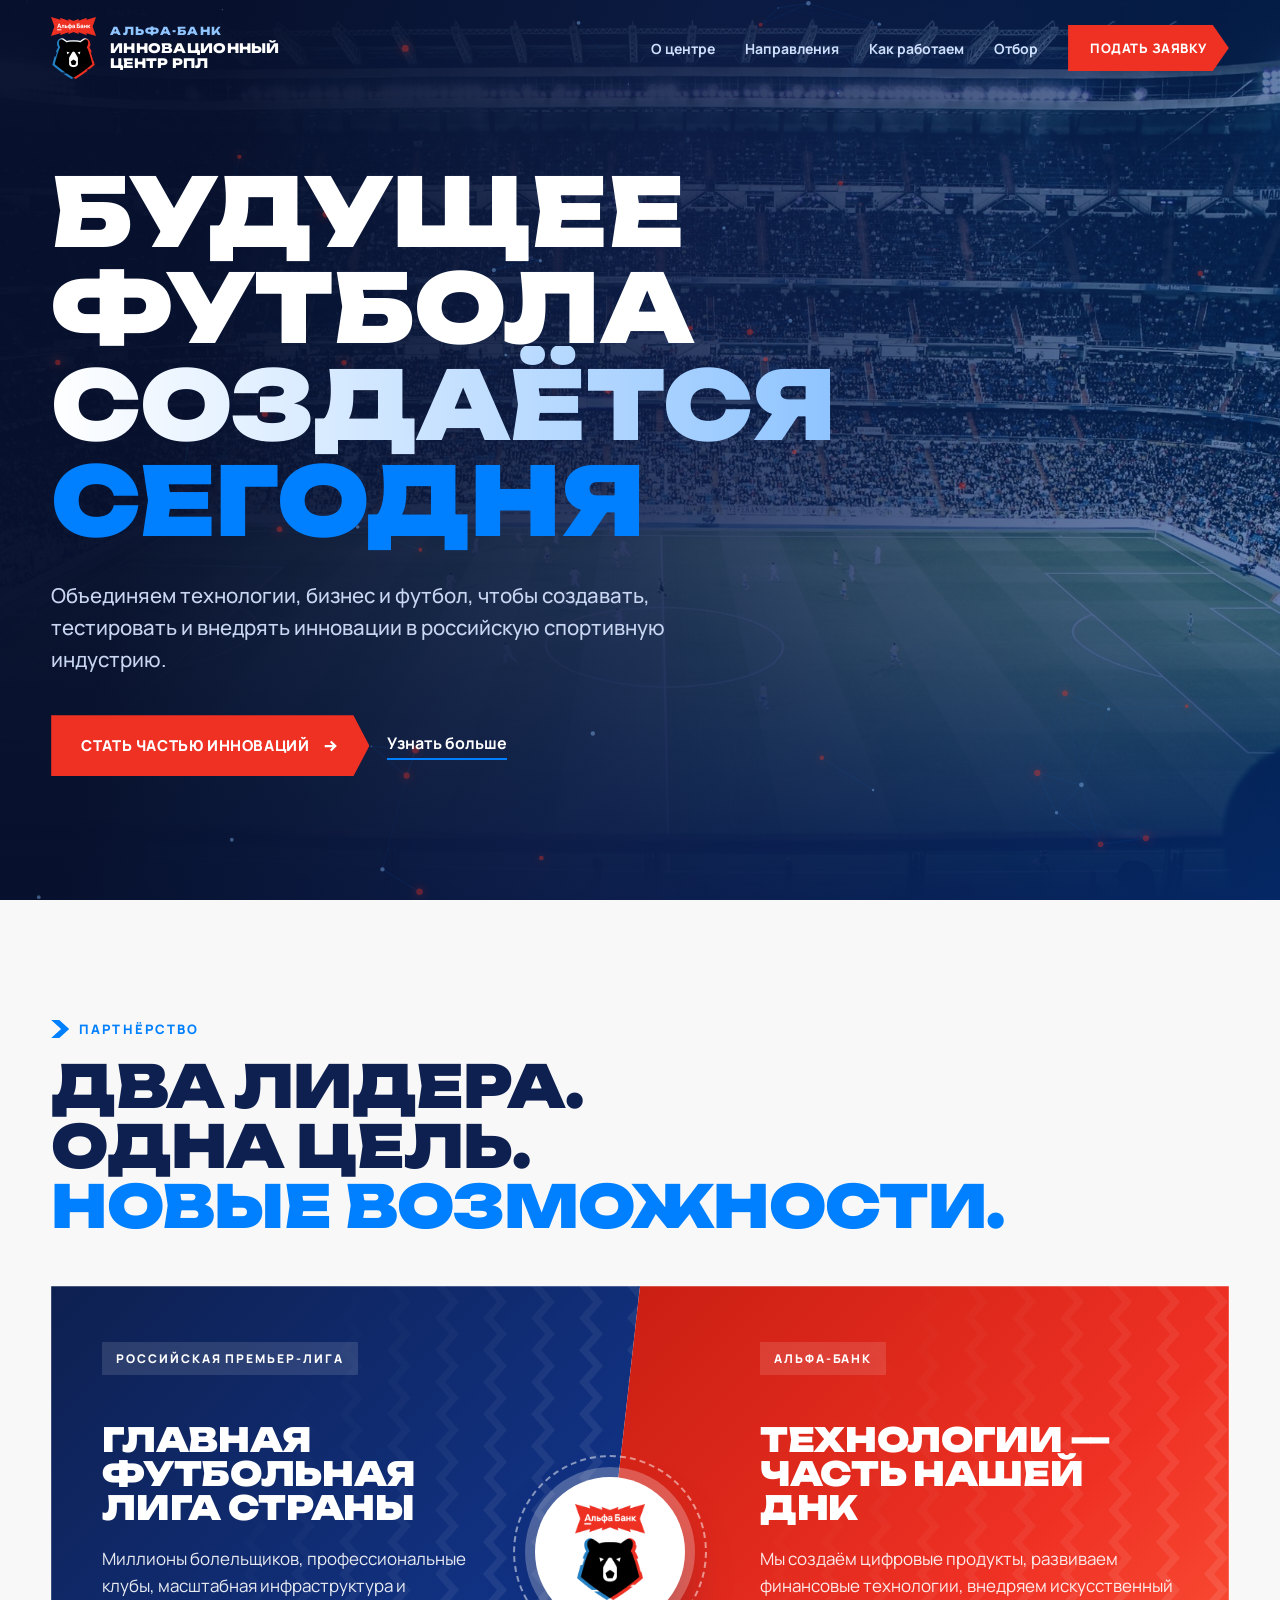
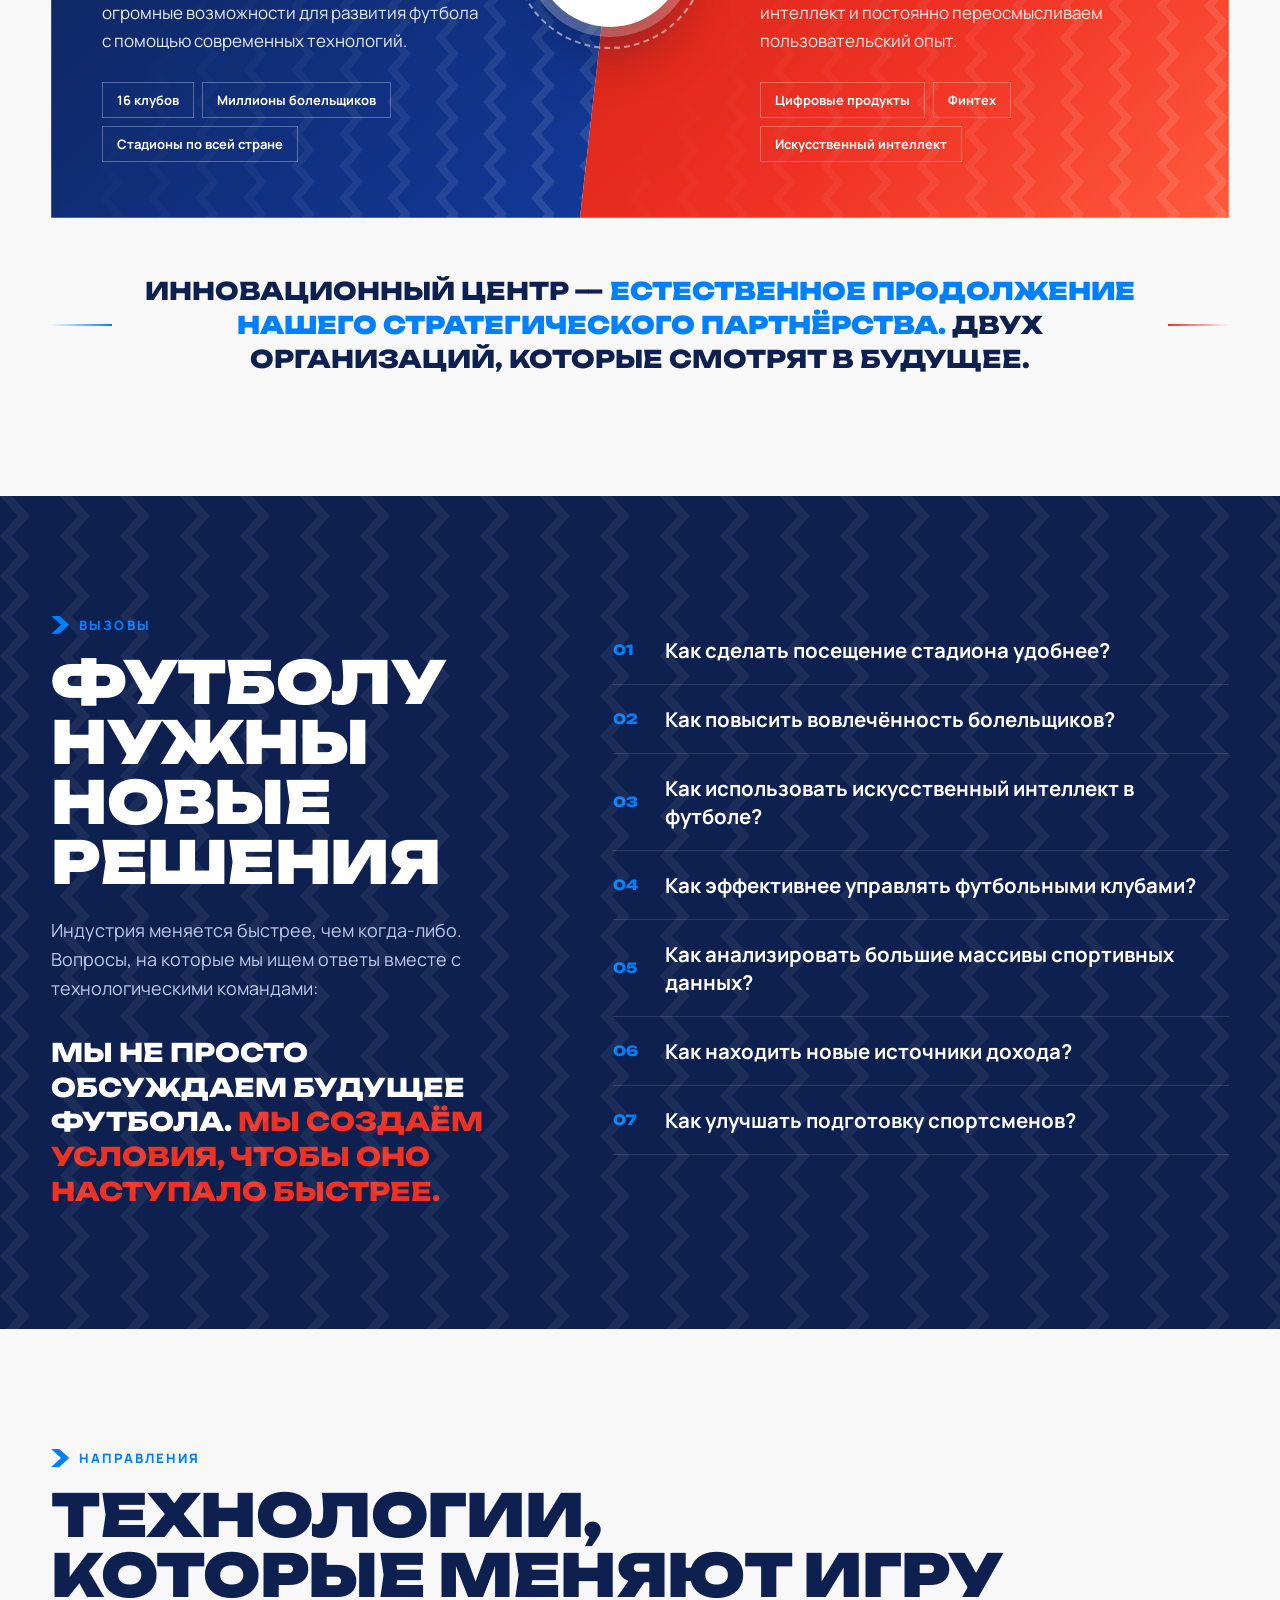
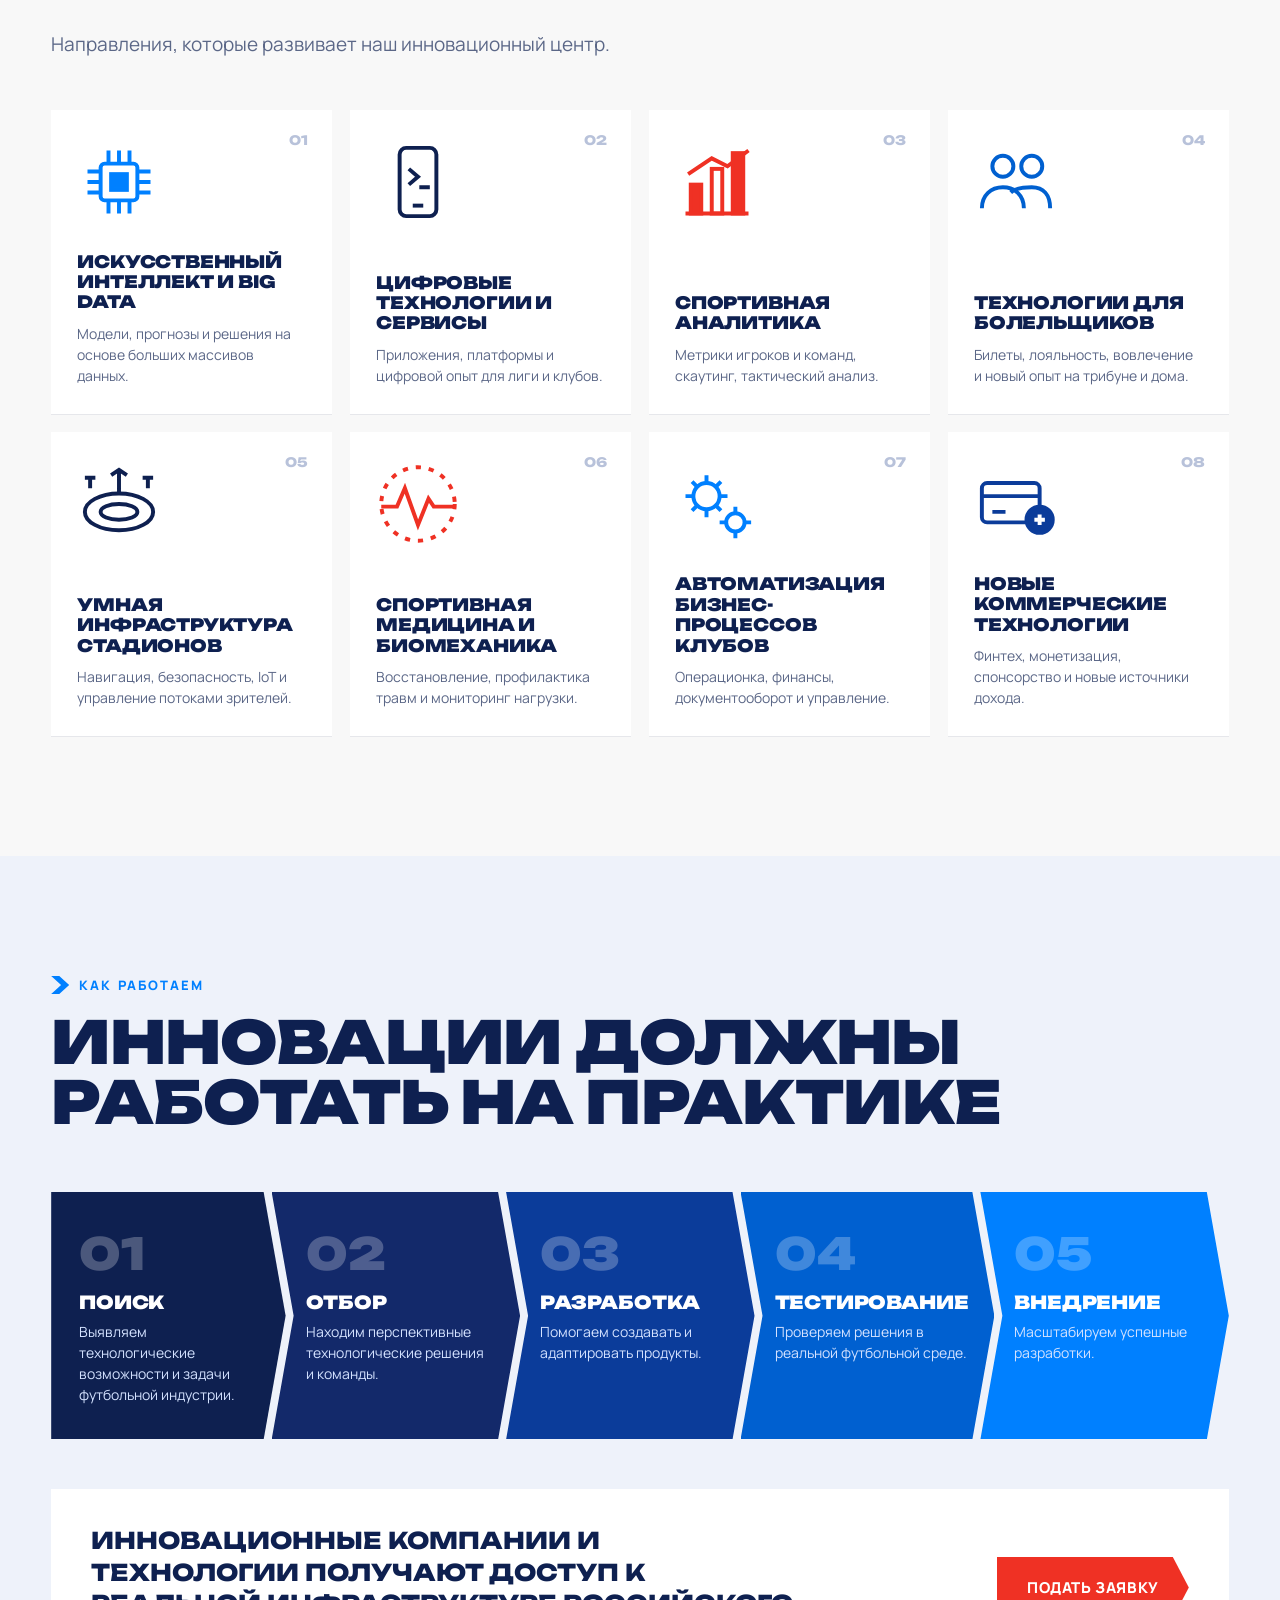
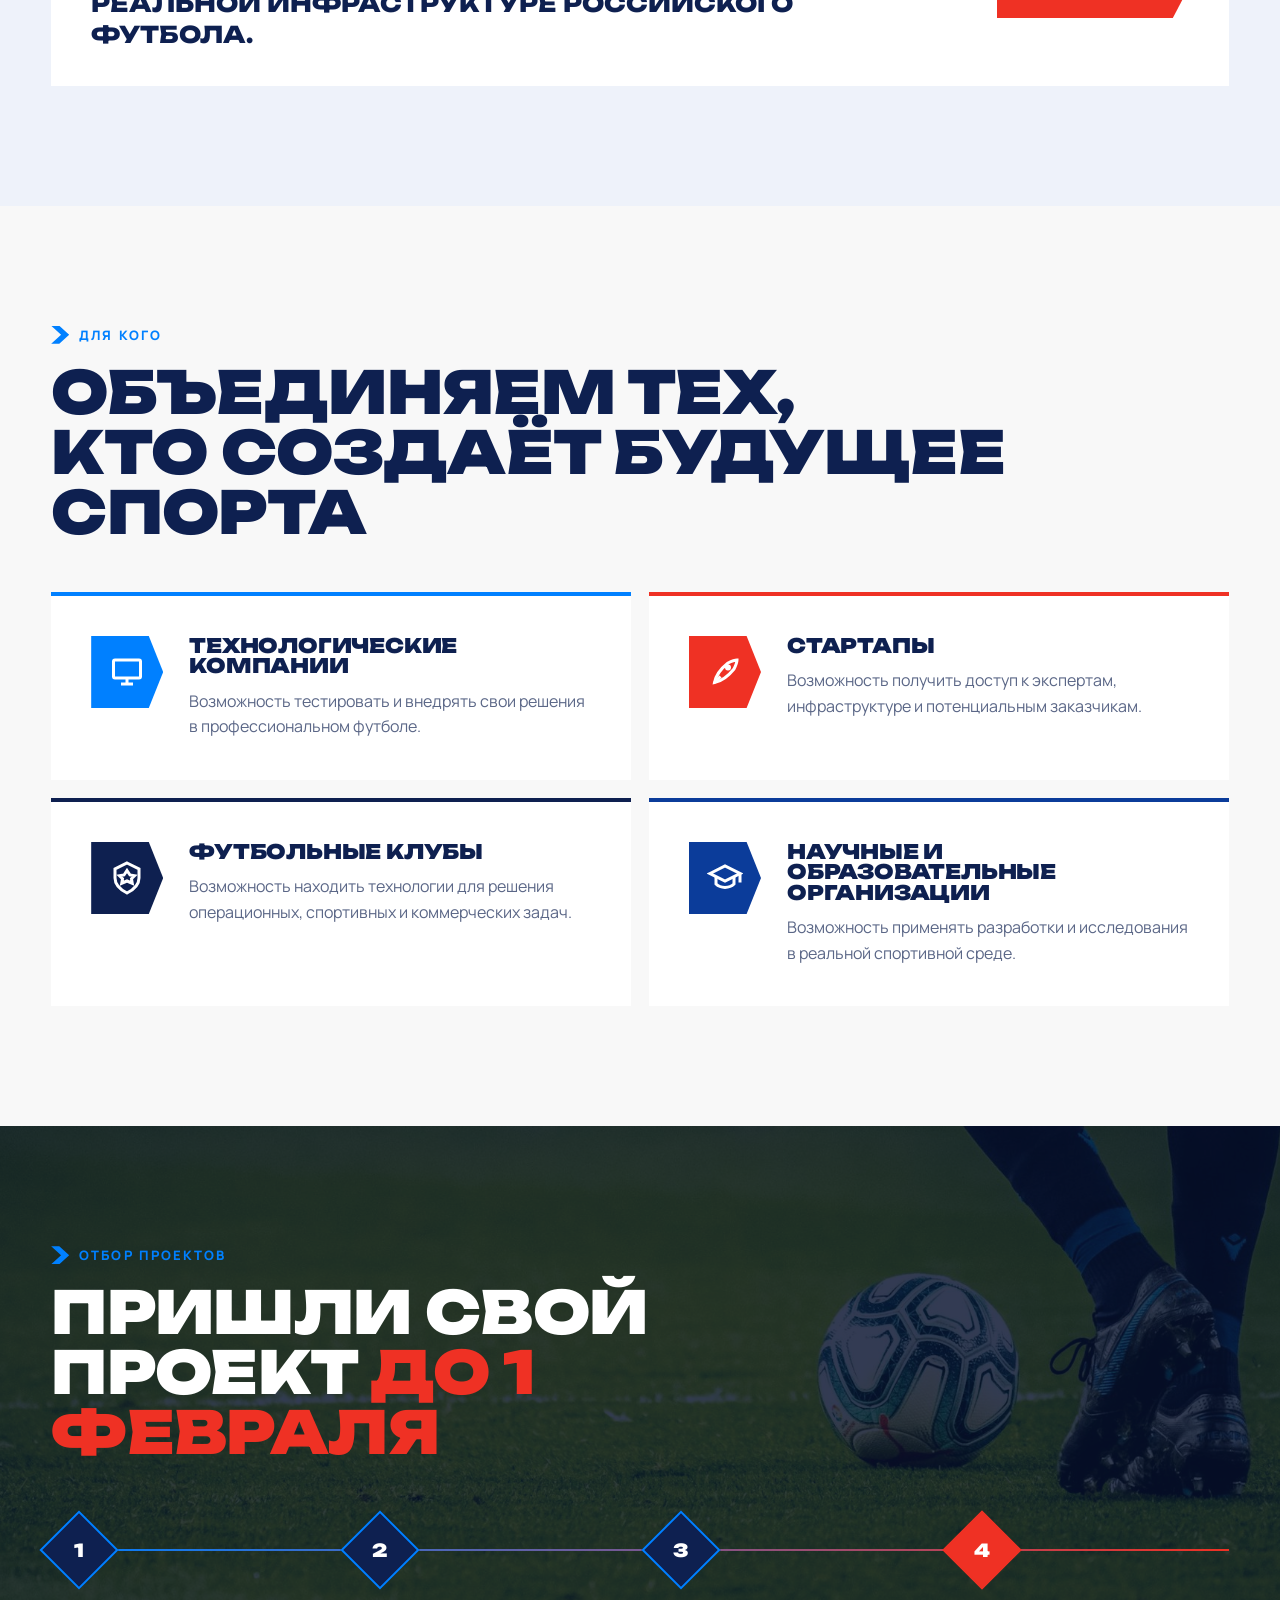
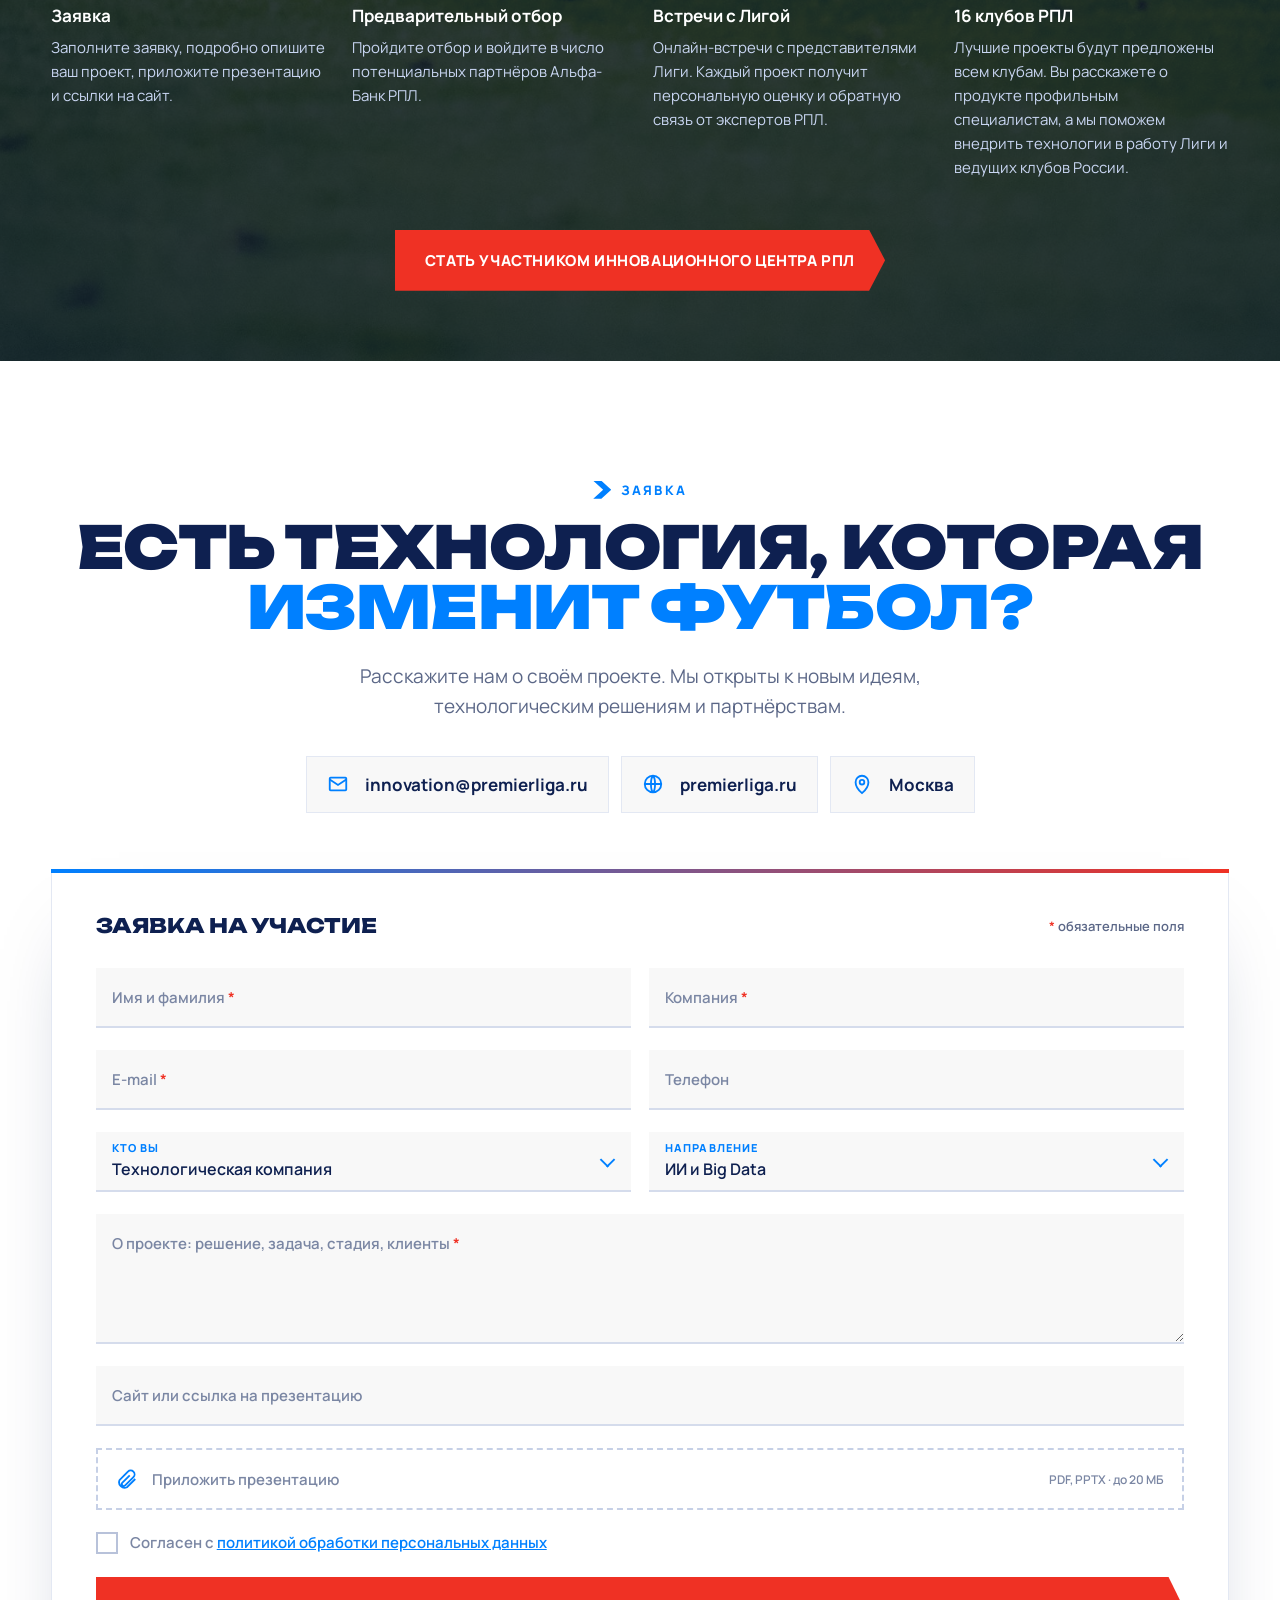
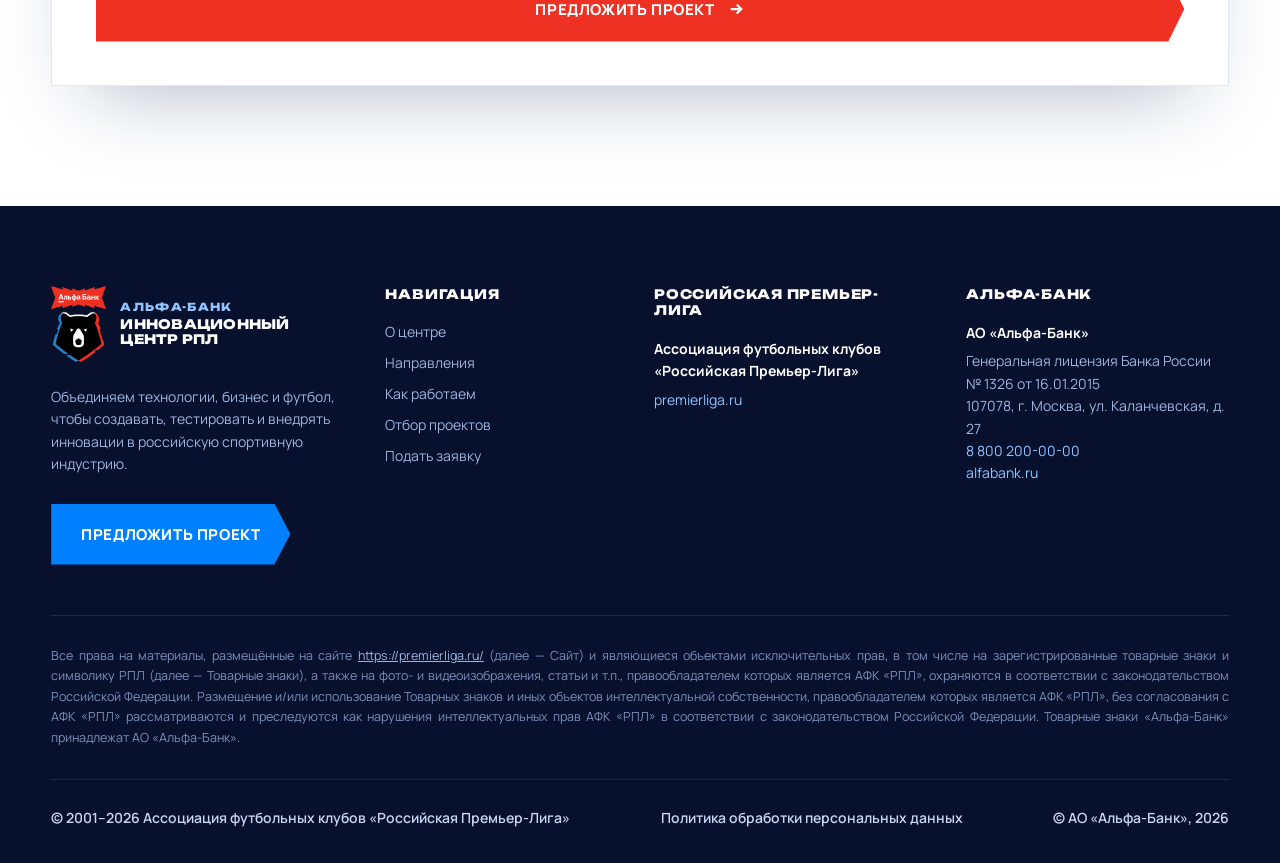
==== index.html @ e67f6c38 "Alfa-Bank × RPL Innovation Center landing Co-Authored-By: Claude Opus 5.5 <noreply@anthropic.com>" ====
<!doctype html>
<html lang="ru">
<head>
<meta charset="utf-8">
<meta name="viewport" content="width=device-width,initial-scale=1">
<title>Инновационный центр РПЛ · Альфа-Банк</title>
<meta name="description" content="Альфа-Банк Инновационный центр РПЛ. Объединяем технологии, бизнес и футбол, чтобы создавать, тестировать и внедрять инновации в российскую спортивную индустрию.">
<link rel="icon" href="img/logo.png">
<link rel="preconnect" href="https://fonts.googleapis.com"><link rel="preconnect" href="https://fonts.gstatic.com" crossorigin>
<link href="https://fonts.googleapis.com/css2?family=Unbounded:wght@600;800;900&family=Manrope:wght@400;500;600;700;800&display=swap" rel="stylesheet">
<style>
:root{--navy:#0E2050;--navy2:#0a1840;--ink:#07112e;--blue:#0080FF;--red:#EF3124;--ivory:#F8F8F8;--txt:#0E2050;--mut:#5b6787}
*{box-sizing:border-box;margin:0;padding:0}
html{scroll-behavior:smooth}
body{font-family:Manrope,system-ui,sans-serif;color:var(--txt);background:var(--ivory);overflow-x:hidden;-webkit-font-smoothing:antialiased}
a{color:inherit;text-decoration:none}
.w{max-width:none;margin:0 auto;padding:0 clamp(24px,4vw,80px)}
h1,h2,h3,.disp{font-family:Unbounded,sans-serif;font-weight:900;text-transform:uppercase;letter-spacing:-.01em;line-height:1.02}
h2{font-size:clamp(30px,4.6vw,60px);margin-bottom:24px}
.eyebrow{display:inline-flex;align-items:center;gap:10px;font-weight:800;font-size:13px;letter-spacing:.16em;text-transform:uppercase;color:var(--blue);margin-bottom:18px}
.eyebrow:before{content:"";width:18px;height:18px;background:currentColor;clip-path:polygon(0 0,45% 0,100% 50%,45% 100%,0 100%,55% 50%)}
.btn{display:inline-flex;align-items:center;gap:12px;font:800 15px Manrope;letter-spacing:.04em;text-transform:uppercase;padding:20px 30px;border:0;cursor:pointer;color:#fff;background:var(--red);clip-path:polygon(0 0,calc(100% - 16px) 0,100% 50%,calc(100% - 16px) 100%,0 100%);transition:.25s}
.btn:hover{background:#ff4434;transform:translateX(4px)}
.btn.blue{background:var(--blue)}.btn.blue:hover{background:#2a95ff}
.btn svg{width:18px;height:18px}

/* header — scrolls away */
header{position:absolute;top:0;left:0;right:0;z-index:20}
.hd{display:flex;align-items:center;justify-content:space-between;height:96px}
.brand{display:flex;align-items:center;gap:14px;color:#fff}
.brand img{height:62px}
.brand b{font:800 13px/1.15 Unbounded;text-transform:uppercase;letter-spacing:.02em}
.brand b i{display:block;font-style:normal;color:#8fc4ff;font-size:11px;letter-spacing:.12em;margin-bottom:4px}
nav{display:flex;gap:30px;align-items:center}
nav a{color:#cfe0ff;font-weight:700;font-size:14px;transition:.2s}nav a:hover{color:#fff}
nav .btn{padding:14px 22px;font-size:13px;color:#fff}
.burger{display:none;background:none;border:0;width:44px;height:44px;cursor:pointer}
.burger span{display:block;height:2px;background:#fff;margin:7px 8px}

/* hero */
.hero{position:relative;min-height:100vh;min-height:100svh;display:flex;align-items:center;color:#fff;background:var(--ink);overflow:hidden;padding:130px 0 90px}
.hero .bg{position:absolute;inset:-4%;background:url(img/stadium.jpg) center 40%/cover;filter:saturate(.6) brightness(.75);animation:kb 26s ease-in-out infinite alternate}
@keyframes kb{to{transform:scale(1.1) translate(-1.5%,-1%)}}
.hero:after{content:"";position:absolute;inset:0;background:linear-gradient(100deg,rgba(7,17,46,.97) 15%,rgba(14,32,80,.82) 50%,rgba(0,80,200,.35)),linear-gradient(0deg,var(--ink),transparent 40%)}
#net{position:absolute;inset:0;width:100%;height:100%;z-index:1;opacity:.4}
.trail{position:absolute;right:-6%;top:50%;transform:translateY(-50%);z-index:1;display:flex;opacity:.5}
.trail i{width:150px;height:480px;margin-left:-70px;clip-path:polygon(0 0,45% 0,100% 50%,45% 100%,0 100%,55% 50%);background:linear-gradient(90deg,transparent,var(--blue));animation:tr 3.2s ease-in-out infinite}
.trail i:nth-child(2){animation-delay:.15s}.trail i:nth-child(3){animation-delay:.3s}.trail i:nth-child(4){animation-delay:.45s}.trail i:nth-child(5){animation-delay:.6s;background:linear-gradient(90deg,transparent,var(--red))}
@keyframes tr{0%,100%{opacity:.25}50%{opacity:1}}
.hero .w{position:relative;z-index:2;width:100%}
.tag{display:inline-flex;gap:10px;align-items:center;border:1px solid rgba(143,196,255,.35);background:rgba(0,128,255,.12);backdrop-filter:blur(6px);padding:9px 16px;font-weight:700;font-size:13px;letter-spacing:.06em;margin-bottom:28px}
.tag .dot{width:8px;height:8px;border-radius:50%;background:var(--red);box-shadow:0 0 0 0 var(--red);animation:pu 1.8s infinite}
@keyframes pu{70%{box-shadow:0 0 0 10px transparent}}
.hero h1{font-size:clamp(38px,7.4vw,108px);max-width:1000px}
.hero h1 em{font-style:normal;color:transparent;background:linear-gradient(90deg,#fff,#8fc4ff);-webkit-background-clip:text;background-clip:text}
.hero h1 .bl{color:var(--blue)}
.hero p.lead{font-size:clamp(17px,1.6vw,21px);line-height:1.55;color:#c9d6f2;max-width:620px;margin:30px 0 40px;font-weight:500}
.hero .cta{display:flex;gap:18px;align-items:center;flex-wrap:wrap}
.ghost{color:#fff;font-weight:700;border-bottom:2px solid var(--blue);padding-bottom:4px}
.stats{display:grid;grid-template-columns:repeat(4,1fr);gap:1px;margin-top:70px;background:rgba(255,255,255,.12);max-width:900px}
.stats div{background:rgba(7,17,46,.6);backdrop-filter:blur(8px);padding:20px 22px}
.stats b{display:block;font:900 clamp(26px,3vw,40px) Unbounded;color:#fff}
.stats span{font-size:13px;color:#9fb3dc;font-weight:600}
.scroll{position:absolute;bottom:28px;left:50%;z-index:2;width:26px;height:42px;border:2px solid rgba(255,255,255,.4);border-radius:14px;transform:translateX(-50%)}
.scroll:after{content:"";position:absolute;left:50%;top:8px;width:4px;height:8px;margin-left:-2px;background:#fff;border-radius:2px;animation:sc 1.6s infinite}
@keyframes sc{to{transform:translateY(14px);opacity:0}}

section{padding:120px 0;position:relative}
.rv{opacity:0;transform:translateY(40px);transition:opacity .8s,transform .8s cubic-bezier(.2,.7,.2,1)}
.rv.in{opacity:1;transform:none}

/* leaders */
.duo{position:relative;display:grid;grid-template-columns:1fr 1fr;grid-template-rows:auto auto auto auto;gap:0;margin-top:50px}
.lead-card{position:relative;overflow:hidden;padding:56px clamp(28px,4vw,72px);display:grid;grid-row:span 4;grid-template-rows:subgrid;row-gap:0;align-content:start;color:#fff;isolation:isolate;transition:.5s}
.lead-card.rpl{background:linear-gradient(135deg,#0E2050 0%,#123a9c 100%);padding-right:150px;clip-path:polygon(0 0,100% 0,calc(100% - 60px) 100%,0 100%)}
.lead-card.alfa{background:linear-gradient(135deg,#c81d12 0%,#EF3124 60%,#ff5a3c 100%);margin-left:-60px;padding-left:180px;clip-path:polygon(60px 0,100% 0,100% 100%,0 100%)}
.lead-card:before{content:"";position:absolute;inset:0;z-index:-1;opacity:.12;background-image:url("data:image/svg+xml,%3Csvg xmlns='http://www.w3.org/2000/svg' width='48' height='32'%3E%3Cpath d='M0 0h10l14 16-14 16H0l14-16z' fill='%23fff'/%3E%3C/svg%3E");mask:linear-gradient(120deg,transparent 30%,#000);-webkit-mask:linear-gradient(120deg,transparent 30%,#000)}
.lead-card .big{position:absolute;z-index:-1;right:6%;bottom:-.18em;font:900 clamp(90px,13vw,220px)/1 Unbounded;color:transparent;-webkit-text-stroke:1.5px rgba(255,255,255,.18);transition:.6s}
.lead-card:hover .big{transform:translateY(-12px);-webkit-text-stroke-color:rgba(255,255,255,.35)}
.lead-card .lbl{display:inline-flex;align-items:center;gap:10px;align-self:flex-start;font-weight:800;font-size:12px;letter-spacing:.16em;text-transform:uppercase;padding:8px 14px;background:rgba(255,255,255,.12);justify-self:start;align-self:start}
.lead-card h3{font-size:clamp(26px,2.6vw,40px);margin:48px 0 20px;max-width:560px;align-self:end}
.lead-card p{line-height:1.6;font-size:17px;opacity:.9;max-width:520px}
.chips{display:flex;flex-wrap:wrap;gap:8px;margin-top:28px}
.chips span{font-size:13px;font-weight:700;padding:8px 14px;border:1px solid rgba(255,255,255,.3)}
.x{position:absolute;z-index:3;left:calc(50% - 30px);top:50%;transform:translate(-50%,-50%);width:150px;height:150px;border-radius:50%;background:#fff;display:grid;place-items:center;box-shadow:0 0 0 10px rgba(255,255,255,.25),0 30px 60px -20px rgba(7,17,46,.6)}
.x img{height:96px}
.x:before{content:"";position:absolute;inset:-22px;border-radius:50%;border:2px dashed rgba(255,255,255,.5);animation:spin 30s linear infinite}
@keyframes spin{to{transform:rotate(360deg)}}
.join{margin-top:56px;display:flex;gap:28px;align-items:center;justify-content:center;text-align:center}.join:before,.join:after{content:"";flex:1;height:2px;max-width:160px;background:linear-gradient(90deg,transparent,var(--blue))}.join:after{background:linear-gradient(90deg,var(--red),transparent)}
.join p{font:800 clamp(18px,1.9vw,28px)/1.4 Unbounded;text-transform:uppercase;max-width:1000px;color:var(--navy)}
.join p b{color:var(--blue);font-weight:900}
@media (max-width:860px){.duo{grid-template-columns:1fr}.lead-card.rpl,.lead-card.alfa{clip-path:none;margin:0;padding:44px 26px;min-height:0}.lead-card.alfa{padding-top:110px;grid-row:auto;display:flex;flex-direction:column}.lead-card.rpl{padding-bottom:110px;grid-row:auto;display:flex;flex-direction:column}.lead-card .lbl{align-self:flex-start}.x{width:120px;height:120px}.x img{height:76px}}

/* challenges */
.dark{background:var(--navy);color:#fff;overflow:hidden}
.dark .pat{position:absolute;inset:0;opacity:.06;background-image:url("data:image/svg+xml,%3Csvg xmlns='http://www.w3.org/2000/svg' width='60' height='40'%3E%3Cpath d='M0 0h12l18 20-18 20H0l18-20z' fill='%23fff'/%3E%3C/svg%3E")}
.q-grid{display:grid;grid-template-columns:1fr 1.25fr;gap:70px;align-items:start}
.qs{list-style:none;counter-reset:q}
.qs li{counter-increment:q;display:flex;gap:22px;align-items:center;padding:20px 0;border-bottom:1px solid rgba(255,255,255,.12);font-size:clamp(17px,1.6vw,21px);font-weight:700;transition:.3s;cursor:default}
.qs li:before{content:counter(q,decimal-leading-zero);font:800 14px Unbounded;color:var(--blue);min-width:30px}
.qs li:hover{padding-left:12px;color:#8fc4ff}
.manifest{margin-top:34px;font:800 clamp(20px,2vw,26px)/1.35 Unbounded;text-transform:uppercase}
.manifest span{color:var(--red)}
.dark p.sub{color:#b9c8ea;font-size:18px;line-height:1.6}

/* tech cards */
.cards{display:grid;grid-template-columns:repeat(4,1fr);gap:18px;margin-top:50px}
.card{position:relative;background:#fff;padding:30px 26px 28px;min-height:300px;display:flex;flex-direction:column;overflow:hidden;cursor:default;transition:transform .45s cubic-bezier(.2,.7,.2,1),box-shadow .45s;box-shadow:0 1px 0 rgba(14,32,80,.08)}
.card:before{content:"";position:absolute;inset:0;background:var(--c);transform:translateY(101%);transition:transform .5s cubic-bezier(.2,.7,.2,1)}
.card:hover{transform:translateY(-8px);box-shadow:0 30px 60px -25px rgba(14,32,80,.5)}
.card:hover:before{transform:none}
.card>*{position:relative}
.card .ic{width:84px;height:84px;margin-bottom:auto;color:var(--c);transition:.4s}
.card:hover .ic{color:#fff;transform:scale(1.08) rotate(-4deg)}
.card .n{position:absolute;top:22px;right:24px;font:800 13px Unbounded;color:#b8c2da;transition:.4s}
.card h3{font-size:17px;line-height:1.2;margin-top:28px;transition:.4s}
.card p{font-size:14px;line-height:1.5;color:var(--mut);margin-top:10px;transition:.4s}
.card:hover h3,.card:hover p,.card:hover .n{color:#fff}

/* process */
.proc{display:grid;grid-template-columns:repeat(5,1fr);gap:0;margin:60px 0 50px;counter-reset:s}
.step{position:relative;padding:34px 26px 34px 34px;background:var(--navy);color:#fff;clip-path:polygon(0 0,calc(100% - 22px) 0,100% 50%,calc(100% - 22px) 100%,0 100%,22px 50%);margin-left:-14px;min-height:230px;transition:.3s}
.step:first-child{clip-path:polygon(0 0,calc(100% - 22px) 0,100% 50%,calc(100% - 22px) 100%,0 100%);margin-left:0;padding-left:28px}
.step:nth-child(2){background:#13296a}.step:nth-child(3){background:#0b3c9a}.step:nth-child(4){background:#0060d0}.step:nth-child(5){background:var(--blue)}
.step:hover{filter:brightness(1.15)}
.step b{font:900 44px Unbounded;opacity:.25;display:block;margin-bottom:12px}
.step h3{font-size:18px;margin-bottom:10px}
.step p{font-size:14px;line-height:1.5;color:#d4e2ff}
.access{display:flex;justify-content:space-between;align-items:center;gap:30px;background:#fff;padding:36px 40px;flex-wrap:wrap}
.access p{font:800 clamp(18px,1.8vw,24px)/1.35 Unbounded;text-transform:uppercase;max-width:720px}

/* audience */
.aud{display:grid;grid-template-columns:repeat(2,1fr);gap:18px;margin-top:50px}
.au{position:relative;padding:40px;background:#fff;display:grid;grid-template-columns:72px 1fr;gap:26px;align-items:start;border-top:4px solid var(--c);transition:.35s}
.au:hover{transform:translateY(-4px);box-shadow:0 26px 50px -30px rgba(14,32,80,.45)}
.au .ic{width:72px;height:72px;background:var(--c);color:#fff;display:grid;place-items:center;clip-path:polygon(0 0,80% 0,100% 50%,80% 100%,0 100%)}
.au .ic svg{width:36px;height:36px}
.au h3{font-size:20px;margin-bottom:12px}
.au p{color:var(--mut);line-height:1.6;font-size:16px}

/* deadline */
.deadline{background:var(--ink);color:#fff;overflow:hidden;padding-bottom:70px}
.deadline .bg{position:absolute;inset:0;background:url(img/pitch.jpg) center/cover;opacity:.18}
.deadline .w{position:relative}
.dl-top{display:flex;justify-content:space-between;align-items:end;gap:40px;flex-wrap:wrap;margin-bottom:60px}
.dl-top h2{margin:0;max-width:760px}
.dl-top h2 span{color:var(--red)}
.cd{display:flex;gap:10px}
.cd div{background:rgba(255,255,255,.06);border:1px solid rgba(255,255,255,.14);padding:16px 14px;min-width:86px;text-align:center}
.cd b{display:block;font:900 36px Unbounded}
.cd span{font-size:12px;color:#9fb3dc;font-weight:700;text-transform:uppercase;letter-spacing:.08em}
.tl{display:grid;grid-template-columns:repeat(4,1fr);gap:26px;position:relative}
.tl:before{content:"";position:absolute;top:27px;left:0;right:0;height:2px;background:linear-gradient(90deg,var(--blue),var(--red))}
.tl div{position:relative}
.tl i{display:grid;place-items:center;width:56px;height:56px;background:var(--navy);border:2px solid var(--blue);font:900 18px Unbounded;font-style:normal;margin-bottom:24px;transform:rotate(45deg)}
.tl i span{transform:rotate(-45deg)}
.tl div:last-child i{border-color:var(--red);background:var(--red)}
.tl p{color:#c9d6f2;line-height:1.6;font-size:15px}
.tl p b{color:#fff;display:block;font-size:17px;margin-bottom:6px}
.dl-cta{margin-top:50px;text-align:center}

/* form */
#form{background:#fff;color:var(--navy)}
.form-wrap{position:relative;z-index:1;display:flex;flex-direction:column;align-items:center;text-align:center}
.form-wrap>.rv:first-child{display:flex;flex-direction:column;align-items:center;width:100%}
.form-wrap form{width:100%;max-width:none;margin-top:56px;text-align:left}
#form h2{color:var(--navy)}#form h2 span{color:var(--blue)}
.form-wrap .lead2{font-size:19px;line-height:1.6;color:var(--mut);margin-bottom:34px;max-width:620px}
.contacts{display:flex;flex-wrap:wrap;justify-content:center;gap:12px}
.contacts a,.contacts div{display:flex;gap:16px;align-items:center;font-weight:700;font-size:17px;padding:16px 20px;background:var(--ivory);border:1px solid #e3e8f3;transition:.25s}
.contacts a:hover{background:#eef3ff;border-color:var(--blue);transform:translateY(-3px)}
.contacts svg{width:22px;height:22px;color:var(--blue);flex:none}
form{position:relative;background:#fff;border:1px solid #e3e8f3;box-shadow:0 40px 80px -40px rgba(14,32,80,.35);padding:clamp(26px,3.4vw,48px)}
form:before{content:"";position:absolute;left:-1px;right:-1px;top:-1px;height:4px;background:linear-gradient(90deg,var(--blue),var(--red))}
.fh{display:flex;justify-content:space-between;align-items:center;margin-bottom:30px;gap:16px;flex-wrap:wrap}
.fh b{font:800 20px Unbounded;text-transform:uppercase}
.fh span{font-size:13px;color:var(--mut);font-weight:600}
.row{display:grid;grid-template-columns:1fr 1fr;gap:18px}
.fld{position:relative;margin-bottom:22px}
.fld input,.fld textarea,.sel>button{width:100%;font:600 16px Manrope;color:var(--navy);background:var(--ivory);border:0;border-bottom:2px solid #d5dcec;padding:26px 16px 10px;outline:0;border-radius:0;transition:.25s;text-align:left}
.fld textarea{min-height:130px;resize:vertical;display:block}
.fld>label{position:absolute;left:16px;top:19px;font-size:15px;font-weight:600;color:#7a86a3;pointer-events:none;transition:.2s}
.fld input:focus,.fld textarea:focus,.sel.open>button,.sel>button:focus{background:#eef3ff;border-color:var(--blue)}
.fld input:focus+label,.fld input:not(:placeholder-shown)+label,.fld textarea:focus+label,.fld textarea:not(:placeholder-shown)+label,.sel>label{top:8px;font-size:11px;font-weight:800;letter-spacing:.1em;text-transform:uppercase;color:var(--blue)}
.sel>label{position:absolute;left:16px;pointer-events:none}
.fld>label.file,.fld>label.agree{position:relative;left:auto;top:auto;pointer-events:auto;font-size:15px}
.fld .req{color:var(--red)}
.err{display:flex;align-items:center;gap:7px;font-size:13px;font-weight:700;color:var(--red);max-height:0;overflow:hidden;opacity:0;transition:.3s}
.err:before{content:"!";display:grid;place-items:center;width:16px;height:16px;flex:none;background:var(--red);color:#fff;font:900 11px Unbounded;clip-path:polygon(0 0,70% 0,100% 50%,70% 100%,0 100%)}
.fld.bad .err{max-height:40px;opacity:1;margin-top:8px}
.fld.bad input,.fld.bad textarea{border-color:var(--red);background:#fff1f0}
.fld.bad{animation:shake .4s}
@keyframes shake{25%{transform:translateX(-6px)}50%{transform:translateX(5px)}75%{transform:translateX(-3px)}}
.sel{position:relative}
.sel>button{cursor:pointer;padding-right:44px;white-space:nowrap;overflow:hidden;text-overflow:ellipsis}
.sel>button:after{content:"";position:absolute;right:18px;top:50%;width:9px;height:9px;border-right:2px solid var(--blue);border-bottom:2px solid var(--blue);transform:translateY(-70%) rotate(45deg);transition:.25s}
.sel.open>button:after{transform:translateY(-20%) rotate(-135deg)}
.sel ul{position:absolute;z-index:30;left:0;right:0;top:calc(100% + 6px);list-style:none;background:#fff;color:var(--navy);box-shadow:0 30px 60px -20px rgba(14,32,80,.45);max-height:300px;overflow:auto;opacity:0;visibility:hidden;transform:translateY(-8px);transition:.22s;border-top:3px solid var(--blue)}
.sel.open ul{opacity:1;visibility:visible;transform:none}
.sel li{padding:13px 16px 13px 40px;font-weight:700;font-size:15px;cursor:pointer;position:relative;transition:.15s}
.sel li:hover,.sel li.hl{background:#eef3ff;color:var(--blue)}
.sel li.on{color:var(--blue)}
.sel li.on:before{content:"";position:absolute;left:16px;top:50%;width:12px;height:12px;background:var(--blue);transform:translateY(-50%);clip-path:polygon(0 0,45% 0,100% 50%,45% 100%,0 100%,55% 50%)}
.file{display:flex;align-items:center;gap:14px;border:2px dashed #c6d0e6;padding:18px;cursor:pointer;font-weight:700;color:var(--mut);transition:.2s}
.file:hover,.file.has{border-color:var(--blue);color:var(--blue);background:#eef3ff}
.fld.bad .file{border-color:var(--red)}
.file svg{color:var(--blue);flex:none}
.file input{display:none}
.file small{margin-left:auto;font-size:12px;color:#7a86a3;font-weight:600;white-space:nowrap}
.agree{display:flex;gap:12px;align-items:flex-start;font-size:14px;color:var(--mut);line-height:1.5;cursor:pointer}
.fld .agree input{position:absolute;opacity:0;width:1px;height:1px;padding:0;pointer-events:none}
.agree i{width:22px;height:22px;flex:none;border:2px solid #b8c2da;display:grid;place-items:center;transition:.2s}
.agree input:checked+i{background:var(--blue);border-color:var(--blue)}
.agree input:focus-visible+i{outline:2px solid #8fc4ff;outline-offset:2px}
.agree i:after{content:"";width:6px;height:11px;border:solid #fff;border-width:0 2px 2px 0;transform:rotate(45deg) translate(-1px,-1px);opacity:0}
.agree input:checked+i:after{opacity:1}
.fld.bad .agree i{border-color:var(--red)}
form .btn{width:100%;justify-content:center;padding:22px}
form .btn[disabled]{opacity:.7;pointer-events:none}
.ok{display:none;text-align:center;padding:50px 10px}
.ok .ic{width:96px;height:96px;margin:0 auto 26px;display:grid;place-items:center;background:var(--blue);clip-path:polygon(0 0,75% 0,100% 50%,75% 100%,0 100%);animation:pop .6s cubic-bezier(.2,1.6,.4,1)}
@keyframes pop{from{transform:scale(0)}}
.ok svg{width:46px;height:46px;color:#fff}
.ok h3{font-size:26px;margin-bottom:14px}
.ok p{color:var(--mut);line-height:1.6;max-width:380px;margin:0 auto 26px}
.ok button{background:none;border:0;color:var(--blue);font:700 15px Manrope;border-bottom:2px solid var(--blue);padding-bottom:3px;cursor:pointer}
form.sent .fields{display:none}form.sent .ok{display:block}

footer{background:var(--ink);color:#9fb3dc;padding:80px 0 36px;font-size:14px}
.ft-top{display:grid;grid-template-columns:1.3fr 1fr 1.2fr 1.2fr;gap:50px;padding-bottom:50px;border-bottom:1px solid rgba(255,255,255,.1)}
.ft-top .brand img{height:76px}
.ft-top .about{margin:24px 0 28px;line-height:1.6;max-width:340px}
footer h4{font:800 13px Unbounded;text-transform:uppercase;letter-spacing:.06em;color:#fff;margin-bottom:20px}
footer ul{list-style:none;display:grid;gap:12px}
footer ul a{transition:.2s}footer ul a:hover{color:#fff}
footer .org{line-height:1.6}footer .org b{color:#fff;font-weight:700;display:block;margin-bottom:6px}
footer .org a{color:#8fc4ff}footer .org a:hover{color:#fff}
.legal{padding:30px 0;border-bottom:1px solid rgba(255,255,255,.1);font-size:12.5px;line-height:1.65;color:#7d8fb8;text-align:justify}
.legal a{text-decoration:underline;color:#9fb3dc}
.ft-bot{display:flex;justify-content:space-between;align-items:center;gap:20px 40px;flex-wrap:wrap;padding-top:28px;color:#c9d6f2;font-weight:600}
.ft-bot a:hover{color:#fff;text-decoration:underline}
@media (max-width:1080px){.ft-top{grid-template-columns:1fr 1fr}}
@media (max-width:560px){.ft-top{grid-template-columns:1fr;gap:36px}.legal{text-align:left}}

/* mobile nav */
.mnav{display:none}
@media (max-width:1080px){
  .cards{grid-template-columns:repeat(2,1fr)}
  .proc{grid-template-columns:1fr;gap:8px}
  .step,.step:first-child{clip-path:none;margin:0;min-height:0;padding:26px 28px;display:grid;grid-template-columns:70px 1fr;column-gap:10px}
  .step b{grid-row:span 2;margin:0;font-size:36px}
  .q-grid,.form-wrap{grid-template-columns:1fr;gap:40px}
  .tl{grid-template-columns:1fr 1fr;row-gap:40px}.tl:before{display:none}
}
@media (max-width:860px){
  nav{display:none}.burger{display:block}
  .mnav.open{display:flex;position:fixed;inset:0;z-index:50;background:var(--ink);flex-direction:column;justify-content:center;gap:26px;padding:30px}
  .mnav a{color:#fff;font:800 22px Unbounded;text-transform:uppercase}
  .mnav .x2{position:absolute;top:24px;right:20px;background:none;border:0;color:#fff;font-size:36px;cursor:pointer}

  .aud{grid-template-columns:1fr}
  .stats{grid-template-columns:1fr 1fr}
  .trail{opacity:.25}
}
@media (max-width:560px){
  .w{padding:0 16px}
  section{padding:80px 0}
  .hd{height:80px}.brand img{height:50px}.brand b{font-size:11px}
  .cards{grid-template-columns:1fr}.card{min-height:240px}
  .tl{grid-template-columns:1fr}
  .row{grid-template-columns:1fr}
  form{padding:28px 20px}

  .au{grid-template-columns:1fr;padding:30px 24px}
  .join{flex-direction:column;align-items:flex-start;padding:28px 24px}
  .access{padding:28px 24px}
  .cd div{min-width:0;flex:1;padding:12px 6px}.cd{width:100%}.cd b{font-size:26px}
  .hero .btn{width:100%;justify-content:center}
  .stats{margin-top:50px}
}
.card .pl{stroke:#fff}.card:hover .pl{stroke:var(--c)}
.card,.au,.step,.qs li,.tl>div,.lead-card,.stats div,.cd div{cursor:pointer}
@media (prefers-reduced-motion:reduce){*{animation:none!important;transition:none!important}.rv{opacity:1;transform:none}}
</style>
</head>
<body>

<header>
  <div class="w hd">
    <a href="#top" class="brand"><img src="img/logo.png" alt="Альфа-Банк · РПЛ"><b><i>Альфа-Банк</i>Инновационный<br>центр РПЛ</b></a>
    <nav>
      <a href="#about">О центре</a><a href="#tech">Направления</a><a href="#process">Как работаем</a><a href="#apply">Отбор</a>
      <a href="#form" class="btn">Подать заявку</a>
    </nav>
    <button class="burger" aria-label="Меню" onclick="mnav.classList.add('open')"><span></span><span></span><span></span></button>
  </div>
</header>
<div class="mnav" id="mnav" onclick="if(event.target.tagName==='A'||event.target.classList.contains('x2'))this.classList.remove('open')">
  <button class="x2" aria-label="Закрыть">×</button>
  <a href="#about">О центре</a><a href="#tech">Направления</a><a href="#process">Как работаем</a><a href="#apply">Отбор</a><a href="#form" class="btn">Подать заявку</a>
</div>

<!-- 1 HERO -->
<section class="hero" id="top">
  <div class="bg"></div>
  <canvas id="net"></canvas>
  <div class="w">
    <h1>Будущее футбола <em>создаётся</em> <span class="bl">сегодня</span></h1>
    <p class="lead">Объединяем технологии, бизнес и футбол, чтобы создавать, тестировать и внедрять инновации в российскую спортивную индустрию.</p>
    <div class="cta">
      <a href="#form" class="btn">Стать частью инноваций <svg viewBox="0 0 24 24" fill="none" stroke="currentColor" stroke-width="3"><path d="M5 12h14M13 6l6 6-6 6"/></svg></a>
      <a href="#about" class="ghost">Узнать больше</a>
    </div>
  </div>
</section>

<!-- 2 LEADERS -->
<section id="about">
  <div class="w">
    <div class="eyebrow rv">Партнёрство</div>
    <h2 class="rv">Два лидера.<br>Одна цель.<br><span style="color:var(--blue)">Новые возможности.</span></h2>
    <div class="duo rv">
      <div class="lead-card rpl">
        <div class="lbl">Российская Премьер-Лига</div>
        <h3>Главная футбольная лига страны</h3>
        <p>Миллионы болельщиков, профессиональные клубы, масштабная инфраструктура и огромные возможности для развития футбола с помощью современных технологий.</p>
        <div class="chips"><span>16 клубов</span><span>Миллионы болельщиков</span><span>Стадионы по всей стране</span></div>
      </div>
      <div class="x"><img src="img/logo.png" alt="Альфа-Банк × РПЛ"></div>
      <div class="lead-card alfa">
        <div class="lbl">Альфа-Банк</div>
        <h3>Технологии — часть нашей ДНК</h3>
        <p>Мы создаём цифровые продукты, развиваем финансовые технологии, внедряем искусственный интеллект и постоянно переосмысливаем пользовательский опыт.</p>
        <div class="chips"><span>Цифровые продукты</span><span>Финтех</span><span>Искусственный интеллект</span></div>
      </div>
    </div>
    <div class="join rv">
      <p>Инновационный центр — <b>естественное продолжение нашего стратегического партнёрства.</b> Двух организаций, которые смотрят в будущее.</p>
    </div>
  </div>
</section>

<!-- 3 CHALLENGES -->
<section class="dark">
  <div class="pat"></div>
  <div class="w q-grid">
    <div class="rv">
      <div class="eyebrow">Вызовы</div>
      <h2>Футболу нужны новые решения</h2>
      <p class="sub">Индустрия меняется быстрее, чем когда-либо. Вопросы, на которые мы ищем ответы вместе с технологическими командами:</p>
      <p class="manifest">Мы не просто обсуждаем будущее футбола. <span>Мы создаём условия, чтобы оно наступало быстрее.</span></p>
    </div>
    <ul class="qs rv">
      <li>Как сделать посещение стадиона удобнее?</li>
      <li>Как повысить вовлечённость болельщиков?</li>
      <li>Как использовать искусственный интеллект в футболе?</li>
      <li>Как эффективнее управлять футбольными клубами?</li>
      <li>Как анализировать большие массивы спортивных данных?</li>
      <li>Как находить новые источники дохода?</li>
      <li>Как улучшать подготовку спортсменов?</li>
    </ul>
  </div>
</section>

<!-- 4 TECH -->
<section id="tech">
  <div class="w">
    <div class="eyebrow rv">Направления</div>
    <h2 class="rv">Технологии,<br>которые меняют игру</h2>
    <p class="rv" style="font-size:19px;color:var(--mut);max-width:620px;line-height:1.6">Направления, которые развивает наш инновационный центр.</p>
    <div class="cards">
      <div class="card rv" style="--c:#0080FF"><span class="n">01</span>
        <svg class="ic" viewBox="0 0 64 64" fill="none" stroke="currentColor" stroke-width="3"><rect x="18" y="18" width="28" height="28" rx="3"/><rect x="26" y="26" width="12" height="12" fill="currentColor"/><path d="M24 8v10M32 8v10M40 8v10M24 46v10M32 46v10M40 46v10M8 24h10M8 32h10M8 40h10M46 24h10M46 32h10M46 40h10"/></svg>
        <h3>Искусственный интеллект и Big Data</h3><p>Модели, прогнозы и решения на основе больших массивов данных.</p></div>
      <div class="card rv" style="--c:#0E2050"><span class="n">02</span>
        <svg class="ic" viewBox="0 0 64 64" fill="none" stroke="currentColor" stroke-width="3"><rect x="18" y="6" width="28" height="52" rx="5"/><path d="M28 50h8"/><path d="M25 22l7 6-7 6M33 36h8" /></svg>
        <h3>Цифровые технологии и сервисы</h3><p>Приложения, платформы и цифровой опыт для лиги и клубов.</p></div>
      <div class="card rv" style="--c:#EF3124"><span class="n">03</span>
        <svg class="ic" viewBox="0 0 64 64" fill="none" stroke="currentColor" stroke-width="3"><path d="M8 56h48"/><rect x="12" y="34" width="8" height="22" fill="currentColor"/><rect x="28" y="22" width="8" height="34"/><rect x="44" y="10" width="8" height="46" fill="currentColor"/><path d="M10 26l18-12 12 6 16-12"/></svg>
        <h3>Спортивная аналитика</h3><p>Метрики игроков и команд, скаутинг, тактический анализ.</p></div>
      <div class="card rv" style="--c:#0060d0"><span class="n">04</span>
        <svg class="ic" viewBox="0 0 64 64" fill="none" stroke="currentColor" stroke-width="3"><circle cx="22" cy="20" r="8"/><circle cx="44" cy="20" r="8"/><path d="M6 52c0-10 7-16 16-16s16 6 16 16M28 40c3-3 9-4 16-4 9 0 14 6 14 16"/></svg>
        <h3>Технологии для болельщиков</h3><p>Билеты, лояльность, вовлечение и новый опыт на трибуне и дома.</p></div>
      <div class="card rv" style="--c:#0E2050"><span class="n">05</span>
        <svg class="ic" viewBox="0 0 64 64" fill="none" stroke="currentColor" stroke-width="3"><ellipse cx="32" cy="38" rx="26" ry="14"/><ellipse cx="32" cy="38" rx="14" ry="6"/><path d="M10 20v-8M54 20v-8M6 12h8M50 12h8M32 24V6M26 10l6-4 6 4"/></svg>
        <h3>Умная инфраструктура стадионов</h3><p>Навигация, безопасность, IoT и управление потоками зрителей.</p></div>
      <div class="card rv" style="--c:#EF3124"><span class="n">06</span>
        <svg class="ic" viewBox="0 0 64 64" fill="none" stroke="currentColor" stroke-width="3"><path d="M4 34h12l6-14 10 28 8-20 4 6h16"/><circle cx="32" cy="32" r="28" stroke-dasharray="4 6"/></svg>
        <h3>Спортивная медицина и биомеханика</h3><p>Восстановление, профилактика травм и мониторинг нагрузки.</p></div>
      <div class="card rv" style="--c:#0080FF"><span class="n">07</span>
        <svg class="ic" viewBox="0 0 64 64" fill="none" stroke="currentColor" stroke-width="3"><circle cx="24" cy="26" r="10"/><path d="M24 10v6M24 36v6M8 26h6M34 26h6M13 15l4 4M31 33l4 4M35 15l-4 4M13 37l4-4"/><circle cx="46" cy="46" r="7"/><path d="M46 34v5M46 53v5M34 46h5M53 46h5"/></svg>
        <h3>Автоматизация бизнес-процессов клубов</h3><p>Операционка, финансы, документооборот и управление.</p></div>
      <div class="card rv" style="--c:#0b3c9a"><span class="n">08</span>
        <svg class="ic" viewBox="0 0 64 64" fill="none" stroke="currentColor" stroke-width="3"><rect x="6" y="16" width="44" height="30" rx="4"/><path d="M6 26h44M14 38h10"/><circle cx="50" cy="44" r="10" fill="currentColor"/><path d="M46 44h8M50 40v8" class="pl"/></svg>
        <h3>Новые коммерческие технологии</h3><p>Финтех, монетизация, спонсорство и новые источники дохода.</p></div>
    </div>
  </div>
</section>

<!-- 5 PROCESS -->
<section id="process" style="background:#eef2fa">
  <div class="w">
    <div class="eyebrow rv">Как работаем</div>
    <h2 class="rv">Инновации должны<br>работать на практике</h2>
    <div class="proc rv">
      <div class="step"><b>01</b><h3>Поиск</h3><p>Выявляем технологические возможности и задачи футбольной индустрии.</p></div>
      <div class="step"><b>02</b><h3>Отбор</h3><p>Находим перспективные технологические решения и команды.</p></div>
      <div class="step"><b>03</b><h3>Разработка</h3><p>Помогаем создавать и адаптировать продукты.</p></div>
      <div class="step"><b>04</b><h3>Тестирование</h3><p>Проверяем решения в реальной футбольной среде.</p></div>
      <div class="step"><b>05</b><h3>Внедрение</h3><p>Масштабируем успешные разработки.</p></div>
    </div>
    <div class="access rv">
      <p>Инновационные компании и технологии получают доступ к реальной инфраструктуре российского футбола.</p>
      <a href="#form" class="btn">Подать заявку</a>
    </div>
  </div>
</section>

<!-- 6 AUDIENCE -->
<section>
  <div class="w">
    <div class="eyebrow rv">Для кого</div>
    <h2 class="rv">Объединяем тех,<br>кто создаёт будущее спорта</h2>
    <div class="aud">
      <div class="au rv" style="--c:#0080FF"><div class="ic"><svg viewBox="0 0 24 24" fill="none" stroke="currentColor" stroke-width="2"><rect x="3" y="4" width="18" height="12" rx="1"/><path d="M8 20h8M12 16v4"/></svg></div><div><h3>Технологические компании</h3><p>Возможность тестировать и внедрять свои решения в профессиональном футболе.</p></div></div>
      <div class="au rv" style="--c:#EF3124"><div class="ic"><svg viewBox="0 0 24 24" fill="none" stroke="currentColor" stroke-width="2"><path d="M5 19c1-5 4-9 9-13 2-1 5-2 6-2 0 1-1 4-2 6-4 5-8 8-13 9z"/><path d="M9 15l-4 4M14 10a1 1 0 100-2 1 1 0 000 2z"/></svg></div><div><h3>Стартапы</h3><p>Возможность получить доступ к экспертам, инфраструктуре и потенциальным заказчикам.</p></div></div>
      <div class="au rv" style="--c:#0E2050"><div class="ic"><svg viewBox="0 0 24 24" fill="none" stroke="currentColor" stroke-width="2"><path d="M12 2l8 4v6c0 5-4 8-8 10-4-2-8-5-8-10V6z"/><path d="M12 7l2 3 3 .5-2 2 .5 3-3.5-1.5L8.5 15.5l.5-3-2-2L10 10z"/></svg></div><div><h3>Футбольные клубы</h3><p>Возможность находить технологии для решения операционных, спортивных и коммерческих задач.</p></div></div>
      <div class="au rv" style="--c:#0b3c9a"><div class="ic"><svg viewBox="0 0 24 24" fill="none" stroke="currentColor" stroke-width="2"><path d="M2 9l10-5 10 5-10 5z"/><path d="M6 11v5c3 3 9 3 12 0v-5M22 9v6"/></svg></div><div><h3>Научные и образовательные организации</h3><p>Возможность применять разработки и исследования в реальной спортивной среде.</p></div></div>
    </div>
  </div>
</section>

<!-- 7 DEADLINE -->
<section class="deadline" id="apply">
  <div class="bg"></div>
  <div class="w">
    <div class="dl-top">
      <div class="rv"><div class="eyebrow">Отбор проектов</div><h2>Пришли свой проект <span>до 1 февраля</span></h2></div>
    </div>
    <div class="tl rv">
      <div><i><span>1</span></i><p><b>Заявка</b>Заполните заявку, подробно опишите ваш проект, приложите презентацию и ссылки на сайт.</p></div>
      <div><i><span>2</span></i><p><b>Предварительный отбор</b>Пройдите отбор и войдите в число потенциальных партнёров Альфа-Банк РПЛ.</p></div>
      <div><i><span>3</span></i><p><b>Встречи с Лигой</b>Онлайн-встречи с представителями Лиги. Каждый проект получит персональную оценку и обратную связь от экспертов РПЛ.</p></div>
      <div><i><span>4</span></i><p><b>16 клубов РПЛ</b>Лучшие проекты будут предложены всем клубам. Вы расскажете о продукте профильным специалистам, а мы поможем внедрить технологии в работу Лиги и ведущих клубов России.</p></div>
    </div>
    <div class="dl-cta rv"><a href="#form" class="btn">Стать участником инновационного центра РПЛ</a></div>
  </div>
</section>

<!-- 8 FORM -->
<section id="form">
  <div class="w form-wrap">
    <div class="rv">
      <div class="eyebrow">Заявка</div>
      <h2>Есть технология, которая <span>изменит футбол?</span></h2>
      <p class="lead2">Расскажите нам о своём проекте. Мы открыты к новым идеям, технологическим решениям и партнёрствам.</p>
      <div class="contacts">
        <a href="mailto:innovation@premierliga.ru"><svg viewBox="0 0 24 24" fill="none" stroke="currentColor" stroke-width="2"><rect x="3" y="5" width="18" height="14" rx="1"/><path d="M3 7l9 6 9-6"/></svg>innovation@premierliga.ru</a>
        <a href="https://premierliga.ru" target="_blank" rel="noopener"><svg viewBox="0 0 24 24" fill="none" stroke="currentColor" stroke-width="2"><circle cx="12" cy="12" r="9"/><path d="M3 12h18M12 3c3 3 3 15 0 18M12 3c-3 3-3 15 0 18"/></svg>premierliga.ru</a>
        <div><svg viewBox="0 0 24 24" fill="none" stroke="currentColor" stroke-width="2"><path d="M12 22s7-6 7-12a7 7 0 10-14 0c0 6 7 12 7 12z"/><circle cx="12" cy="10" r="2.5"/></svg>Москва</div>
      </div>
    </div>
    <form id="f" class="rv" novalidate>
      <div class="fields">
        <div class="fh"><b>Заявка на участие</b><span><i style="color:var(--red);font-style:normal">*</i> обязательные поля</span></div>
        <div class="row">
          <div class="fld" data-v="req"><input id="i-name" name="name" placeholder=" " autocomplete="name"><label for="i-name">Имя и фамилия <span class="req">*</span></label><div class="err">Укажите, как к вам обращаться</div></div>
          <div class="fld" data-v="req"><input id="i-co" name="company" placeholder=" " autocomplete="organization"><label for="i-co">Компания <span class="req">*</span></label><div class="err">Укажите название компании</div></div>
        </div>
        <div class="row">
          <div class="fld" data-v="email"><input id="i-mail" name="email" placeholder=" " inputmode="email" autocomplete="email"><label for="i-mail">E-mail <span class="req">*</span></label><div class="err">Введите корректный e-mail, например name@company.ru</div></div>
          <div class="fld" data-v="phone"><input id="i-tel" name="phone" placeholder=" " inputmode="tel" autocomplete="tel"><label for="i-tel">Телефон</label><div class="err">Проверьте номер: +7 и 10 цифр</div></div>
        </div>
        <div class="row">
          <div class="fld"><div class="sel" data-name="type"><button type="button" aria-haspopup="listbox"></button><label>Кто вы</label><ul role="listbox"><li>Технологическая компания</li><li>Стартап</li><li>Футбольный клуб</li><li>Научная / образовательная организация</li><li>Другое</li></ul></div></div>
          <div class="fld"><div class="sel" data-name="area"><button type="button" aria-haspopup="listbox"></button><label>Направление</label><ul role="listbox"><li>ИИ и Big Data</li><li>Цифровые сервисы</li><li>Спортивная аналитика</li><li>Технологии для болельщиков</li><li>Умные стадионы</li><li>Медицина и биомеханика</li><li>Автоматизация клубов</li><li>Коммерческие технологии</li></ul></div></div>
        </div>
        <div class="fld" data-v="about"><textarea id="i-about" name="about" placeholder=" "></textarea><label for="i-about">О проекте: решение, задача, стадия, клиенты <span class="req">*</span></label><div class="err">Опишите проект хотя бы в паре предложений (от 30 символов)</div></div>
        <div class="fld" data-v="url"><input id="i-link" name="link" placeholder=" " inputmode="url"><label for="i-link">Сайт или ссылка на презентацию</label><div class="err">Ссылка должна начинаться с http:// или https://</div></div>
        <div class="fld" data-v="file"><label class="file" id="fl"><input type="file" name="deck" accept=".pdf,.ppt,.pptx,.key"><svg width="22" height="22" viewBox="0 0 24 24" fill="none" stroke="currentColor" stroke-width="2"><path d="M21 12l-9 9a6 6 0 01-8-8l9-9a4 4 0 016 6l-9 9a2 2 0 01-3-3l8-8"/></svg><em style="font-style:normal" id="fn">Приложить презентацию</em><small>PDF, PPTX · до 20 МБ</small></label><div class="err">Файл должен быть PDF, PPT, PPTX или KEY и не больше 20 МБ</div></div>
        <div class="fld" data-v="agree"><label class="agree"><input type="checkbox" name="agree"><i></i><span>Согласен с <a href="https://premierliga.ru/resources/53/52/280322_privacy_policy_RPL_IT.pdf" target="_blank" rel="noopener" style="color:var(--blue);text-decoration:underline">политикой обработки персональных данных</a></span></label><div class="err">Нужно ваше согласие, чтобы мы могли связаться с вами</div></div>
        <button class="btn" type="submit">Предложить проект <svg viewBox="0 0 24 24" fill="none" stroke="currentColor" stroke-width="3"><path d="M5 12h14M13 6l6 6-6 6"/></svg></button>
      </div>
      <div class="ok">
        <div class="ic"><svg viewBox="0 0 24 24" fill="none" stroke="currentColor" stroke-width="3"><path d="M5 12l5 5 9-10"/></svg></div>
        <h3>Заявка отправлена</h3>
        <p>Спасибо! Мы изучим ваш проект и свяжемся с вами по указанной почте.</p>
        <button type="button" id="again">Отправить ещё один проект</button>
      </div>
    </form>
  </div>
</section>

<footer>
  <div class="w">
    <div class="ft-top">
      <div>
        <a href="#top" class="brand"><img src="img/logo.png" alt="Альфа-Банк · РПЛ"><b><i>Альфа-Банк</i>Инновационный<br>центр РПЛ</b></a>
        <p class="about">Объединяем технологии, бизнес и футбол, чтобы создавать, тестировать и внедрять инновации в российскую спортивную индустрию.</p>
        <a href="#form" class="btn blue">Предложить проект</a>
      </div>
      <div>
        <h4>Навигация</h4>
        <ul><li><a href="#about">О центре</a></li><li><a href="#tech">Направления</a></li><li><a href="#process">Как работаем</a></li><li><a href="#apply">Отбор проектов</a></li><li><a href="#form">Подать заявку</a></li></ul>
      </div>
      <div class="org">
        <h4>Российская Премьер-Лига</h4>
        <b>Ассоциация футбольных клубов «Российская Премьер-Лига»</b>
        <a href="https://premierliga.ru/" target="_blank" rel="noopener">premierliga.ru</a>
      </div>
      <div class="org">
        <h4>Альфа-Банк</h4>
        <b>АО «Альфа-Банк»</b>
        Генеральная лицензия Банка России № 1326 от 16.01.2015<br>
        107078, г. Москва, ул. Каланчевская, д. 27<br>
        <a href="tel:88002000000">8 800 200-00-00</a><br>
        <a href="https://alfabank.ru/" target="_blank" rel="noopener">alfabank.ru</a>
      </div>
    </div>
    <p class="legal">Все права на материалы, размещённые на сайте <a href="https://premierliga.ru/" target="_blank" rel="noopener">https://premierliga.ru/</a> (далее — Сайт) и являющиеся объектами исключительных прав, в том числе на зарегистрированные товарные знаки и символику РПЛ (далее — Товарные знаки), а также на фото- и видеоизображения, статьи и т.п., правообладателем которых является АФК «РПЛ», охраняются в соответствии с законодательством Российской Федерации. Размещение и/или использование Товарных знаков и иных объектов интеллектуальной собственности, правообладателем которых является АФК «РПЛ», без согласования с АФК «РПЛ» рассматриваются и преследуются как нарушения интеллектуальных прав АФК «РПЛ» в соответствии с законодательством Российской Федерации. Товарные знаки «Альфа-Банк» принадлежат АО «Альфа-Банк».</p>
    <div class="ft-bot">
      <span>© 2001–2026 Ассоциация футбольных клубов «Российская Премьер-Лига»</span>
      <a href="https://premierliga.ru/resources/53/52/280322_privacy_policy_RPL_IT.pdf" target="_blank" rel="noopener">Политика обработки персональных данных</a>
      <span>© АО «Альфа-Банк», 2026</span>
    </div>
  </div>
</footer>

<script>
// form endpoint: set to backend/Formspree/Telegram-bot URL when ready
const FORM_ENDPOINT = '';
// reveal
const io=new IntersectionObserver(es=>es.forEach(e=>{if(e.isIntersecting){e.target.classList.add('in');io.unobserve(e.target)}}),{threshold:.12});
document.querySelectorAll('.rv').forEach((el,i)=>{el.style.transitionDelay=(el.classList.contains('card')||el.classList.contains('au')?(i%4)*80:0)+'ms';io.observe(el)});
// counters
document.querySelectorAll('[data-n]').forEach(b=>{const n=+b.dataset.n;let t0;const f=t=>{t0??=t;const p=Math.min((t-t0)/1400,1);b.textContent=Math.round(n*(1-Math.pow(1-p,3)));if(p<1)requestAnimationFrame(f)};setTimeout(()=>requestAnimationFrame(f),500)});
// hero network canvas
(function(){const c=document.getElementById('net'),x=c.getContext('2d');let W,H,P=[];const dpr=Math.min(devicePixelRatio,2);
function rs(){W=c.offsetWidth;H=c.offsetHeight;c.width=W*dpr;c.height=H*dpr;x.setTransform(dpr,0,0,dpr,0,0);const n=Math.min(80,Math.floor(W*H/20000));P=Array.from({length:n},()=>({x:Math.random()*W,y:Math.random()*H,vx:(Math.random()-.5)*.4,vy:(Math.random()-.5)*.4,r:Math.random()*1.8+.6,red:Math.random()<.5}))}
rs();addEventListener('resize',rs);
function f(){x.clearRect(0,0,W,H);for(let i=0;i<P.length;i++){const p=P[i];p.x+=p.vx;p.y+=p.vy;if(p.x<0||p.x>W)p.vx*=-1;if(p.y<0||p.y>H)p.vy*=-1;
for(let j=i+1;j<P.length;j++){const q=P[j],d=Math.hypot(p.x-q.x,p.y-q.y);if(d<140){x.strokeStyle=`rgba(0,128,255,${.35*(1-d/140)})`;x.lineWidth=1;x.beginPath();x.moveTo(p.x,p.y);x.lineTo(q.x,q.y);x.stroke()}}
if(p.red){x.shadowColor="#EF3124";x.shadowBlur=10}x.fillStyle=p.red?"#EF3124":"#8fc4ff";x.beginPath();x.arc(p.x,p.y,p.red?p.r+1.2:p.r,0,7);x.fill();x.shadowBlur=0}
if(!matchMedia('(prefers-reduced-motion:reduce)').matches)requestAnimationFrame(f)}f()})();
// clickable blocks → form (card/au also preselect area/type)
document.querySelectorAll('.card,.au,.step,.tl>div').forEach(el=>el.addEventListener('click',()=>{
  const t=el.querySelector('h3')?.textContent||'';
  if(el.classList.contains('card'))sels.area.set([...el.parentNode.children].indexOf(el));
  if(el.classList.contains('au'))sels.type.set([...el.parentNode.children].indexOf(el));
  document.getElementById('form').scrollIntoView({behavior:'smooth'})}));
document.querySelectorAll('.qs li').forEach(li=>li.addEventListener('click',()=>document.getElementById('tech').scrollIntoView({behavior:'smooth'})));
// custom selects
const sels={};
document.querySelectorAll('.sel').forEach(s=>{const b=s.querySelector('button'),li=[...s.querySelectorAll('li')];let hl=0;
 const set=i=>{li.forEach(x=>x.classList.remove('on'));li[i].classList.add('on');b.textContent=li[i].textContent;s.value=li[i].textContent;s.idx=i};
 const close=()=>s.classList.remove('open');
 const mark=i=>{hl=(i+li.length)%li.length;li.forEach(x=>x.classList.remove('hl'));li[hl].classList.add('hl')};
 set(0);sels[s.dataset.name]={set,el:s};
 b.onclick=()=>{document.querySelectorAll('.sel.open').forEach(o=>o!==s&&o.classList.remove('open'));s.classList.toggle('open');mark(s.idx)};
 li.forEach((x,i)=>{x.setAttribute('role','option');x.onclick=()=>{set(i);close();b.focus()}});
 b.onkeydown=e=>{const o=s.classList.contains('open');
  if(e.key==='ArrowDown'||e.key==='ArrowUp'){e.preventDefault();if(!o){s.classList.add('open');mark(s.idx)}else mark(hl+(e.key==='ArrowDown'?1:-1))}
  else if((e.key==='Enter'||e.key===' ')&&o){e.preventDefault();set(hl);close()}else if(e.key==='Escape'||e.key==='Tab')close()}});
document.addEventListener('click',e=>{if(!e.target.closest('.sel'))document.querySelectorAll('.sel.open').forEach(s=>s.classList.remove('open'))});
// file
const fileIn=document.querySelector('.file input');
fileIn.onchange=()=>{const x=fileIn.files[0];fn.textContent=x?x.name:'Приложить презентацию';fl.classList.toggle('has',!!x);check(fileIn.closest('.fld'))};
// validation (custom, no browser bubbles)
const V={
 req:v=>v.trim().length>1,
 email:v=>/^[^\s@]+@[^\s@]+\.[a-zа-я]{2,}$/i.test(v.trim()),
 phone:v=>!v.trim()||v.replace(/\D/g,'').length===11,
 about:v=>v.trim().length>=30,
 url:v=>!v.trim()||/^https?:\/\/\S+\.\S+/.test(v.trim()),
 file:()=>{const x=fileIn.files[0];return !x||(/\.(pdf|pptx?|key)$/i.test(x.name)&&x.size<=20*1024*1024)},
 agree:()=>f.agree.checked};
function check(d){const i=d.querySelector('input,textarea');const ok=V[d.dataset.v](i?i.value:'');d.classList.toggle('bad',!ok);return ok}
f.querySelectorAll('.fld[data-v]').forEach(d=>{const i=d.querySelector('input,textarea');
 if(i.type==='checkbox'){i.addEventListener('change',()=>check(d));return}
 if(i.type==='file')return;
 i.addEventListener('blur',()=>{if(i.value||d.classList.contains('bad'))check(d)});
 i.addEventListener('input',()=>{if(d.classList.contains('bad'))check(d)})});
// phone mask
f.phone.addEventListener('input',e=>{let d=e.target.value.replace(/\D/g,'');if(!d){e.target.value='';return}if(d[0]==='8')d='7'+d.slice(1);if(d[0]!=='7')d='7'+d;d=d.slice(0,11);
 let r='+7';if(d.length>1)r+=' ('+d.slice(1,4);if(d.length>=4)r+=') '+d.slice(4,7);if(d.length>=7)r+='-'+d.slice(7,9);if(d.length>=9)r+='-'+d.slice(9,11);e.target.value=r});
const BTN=f.querySelector('.btn').innerHTML;
f.onsubmit=async e=>{e.preventDefault();let first=null;f.querySelector('.send-err')?.remove();
 f.querySelectorAll('.fld[data-v]').forEach(d=>{d.style.animation='none';d.offsetWidth;d.style.animation='';if(!check(d)&&!first)first=d});
 if(first){first.scrollIntoView({behavior:'smooth',block:'center'});setTimeout(()=>first.querySelector('input,textarea')?.focus({preventScroll:true}),400);return}
 const btn=f.querySelector('.btn');btn.disabled=true;btn.textContent='Отправляем…';
 const fd=new FormData(f);Object.entries(sels).forEach(([k,s])=>fd.set(k,s.el.value));
 try{if(FORM_ENDPOINT){const r=await fetch(FORM_ENDPOINT,{method:'POST',body:fd});if(!r.ok)throw 0}}
 catch(_){btn.disabled=false;btn.innerHTML=BTN;const n=document.createElement('div');n.className='fld bad send-err';n.innerHTML='<div class="err">Не удалось отправить заявку. Проверьте соединение и попробуйте ещё раз.</div>';btn.before(n);return}
 f.classList.add('sent');f.scrollIntoView({behavior:'smooth',block:'center'})};
again.onclick=()=>{f.reset();fn.textContent='Приложить презентацию';fl.classList.remove('has');Object.values(sels).forEach(s=>s.set(0));f.classList.remove('sent');const b=f.querySelector('.btn');b.disabled=false;b.innerHTML=BTN};
</script>
</body>
</html>
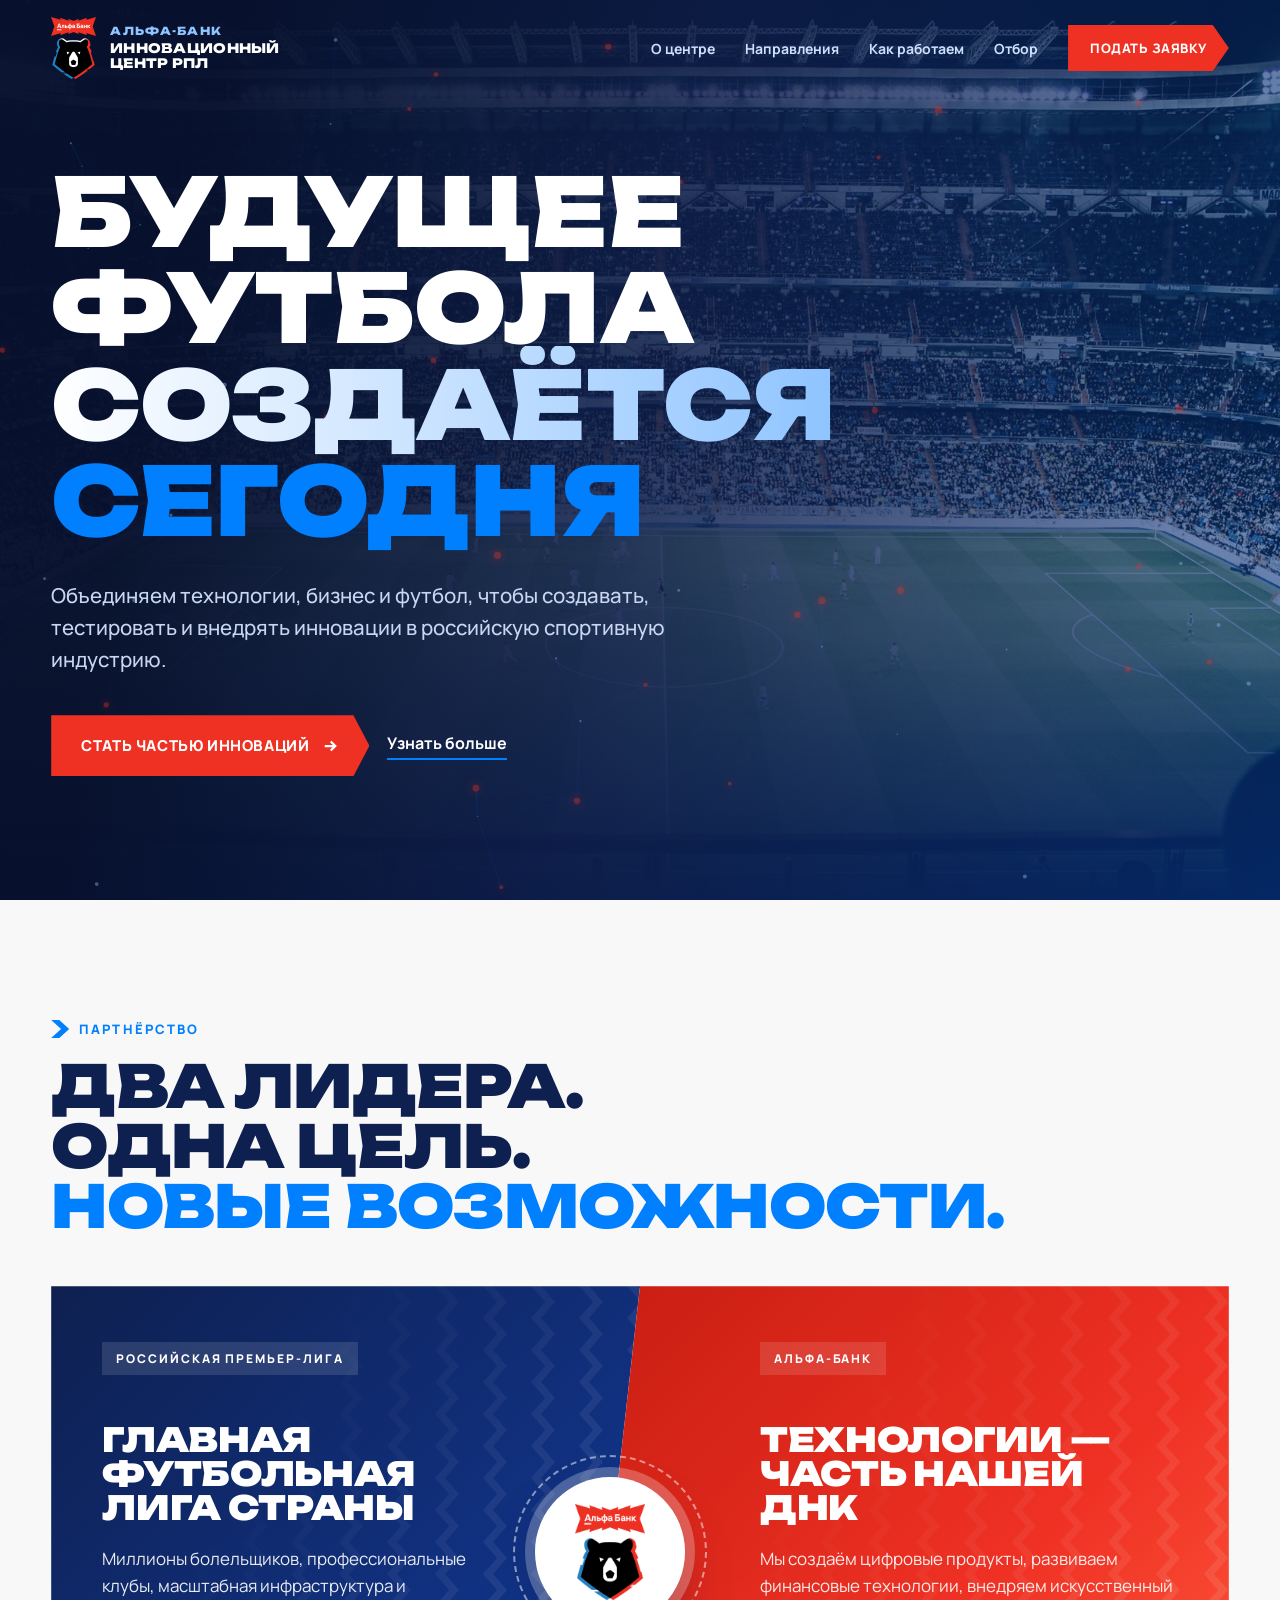
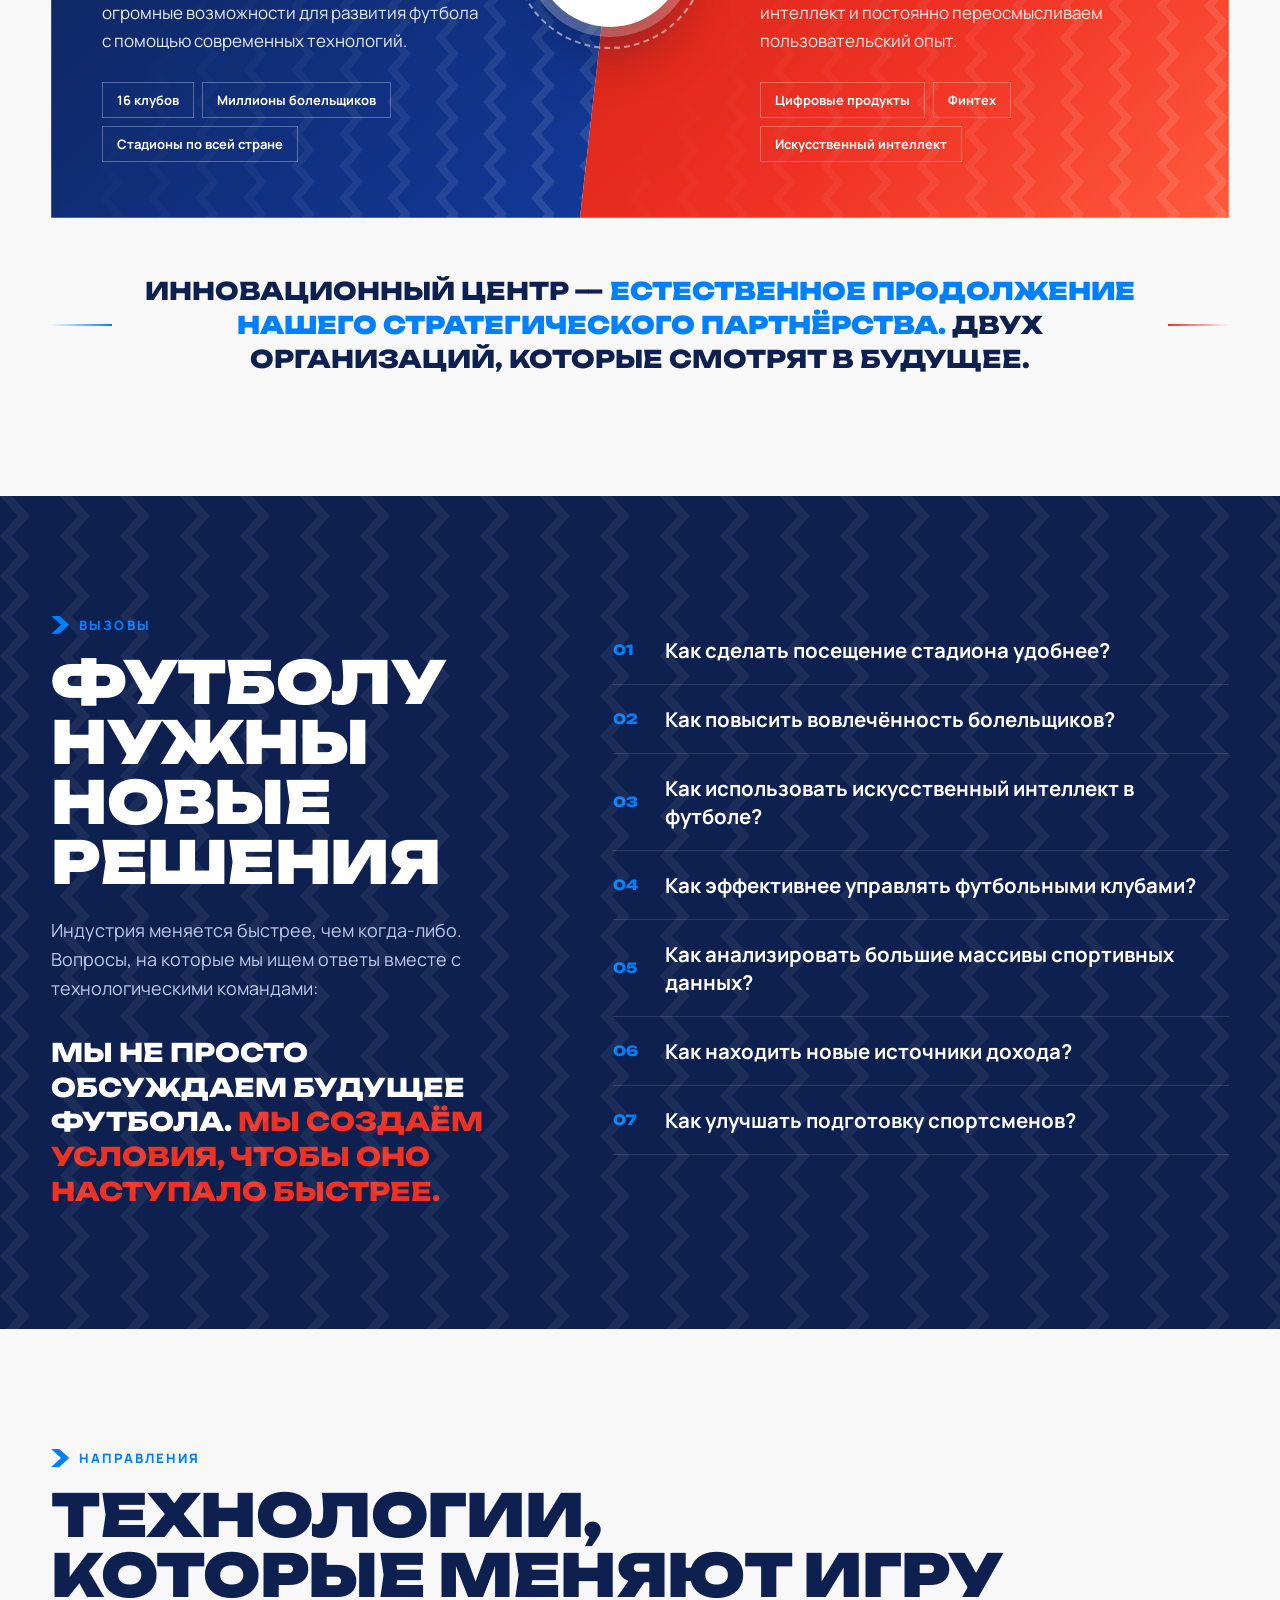
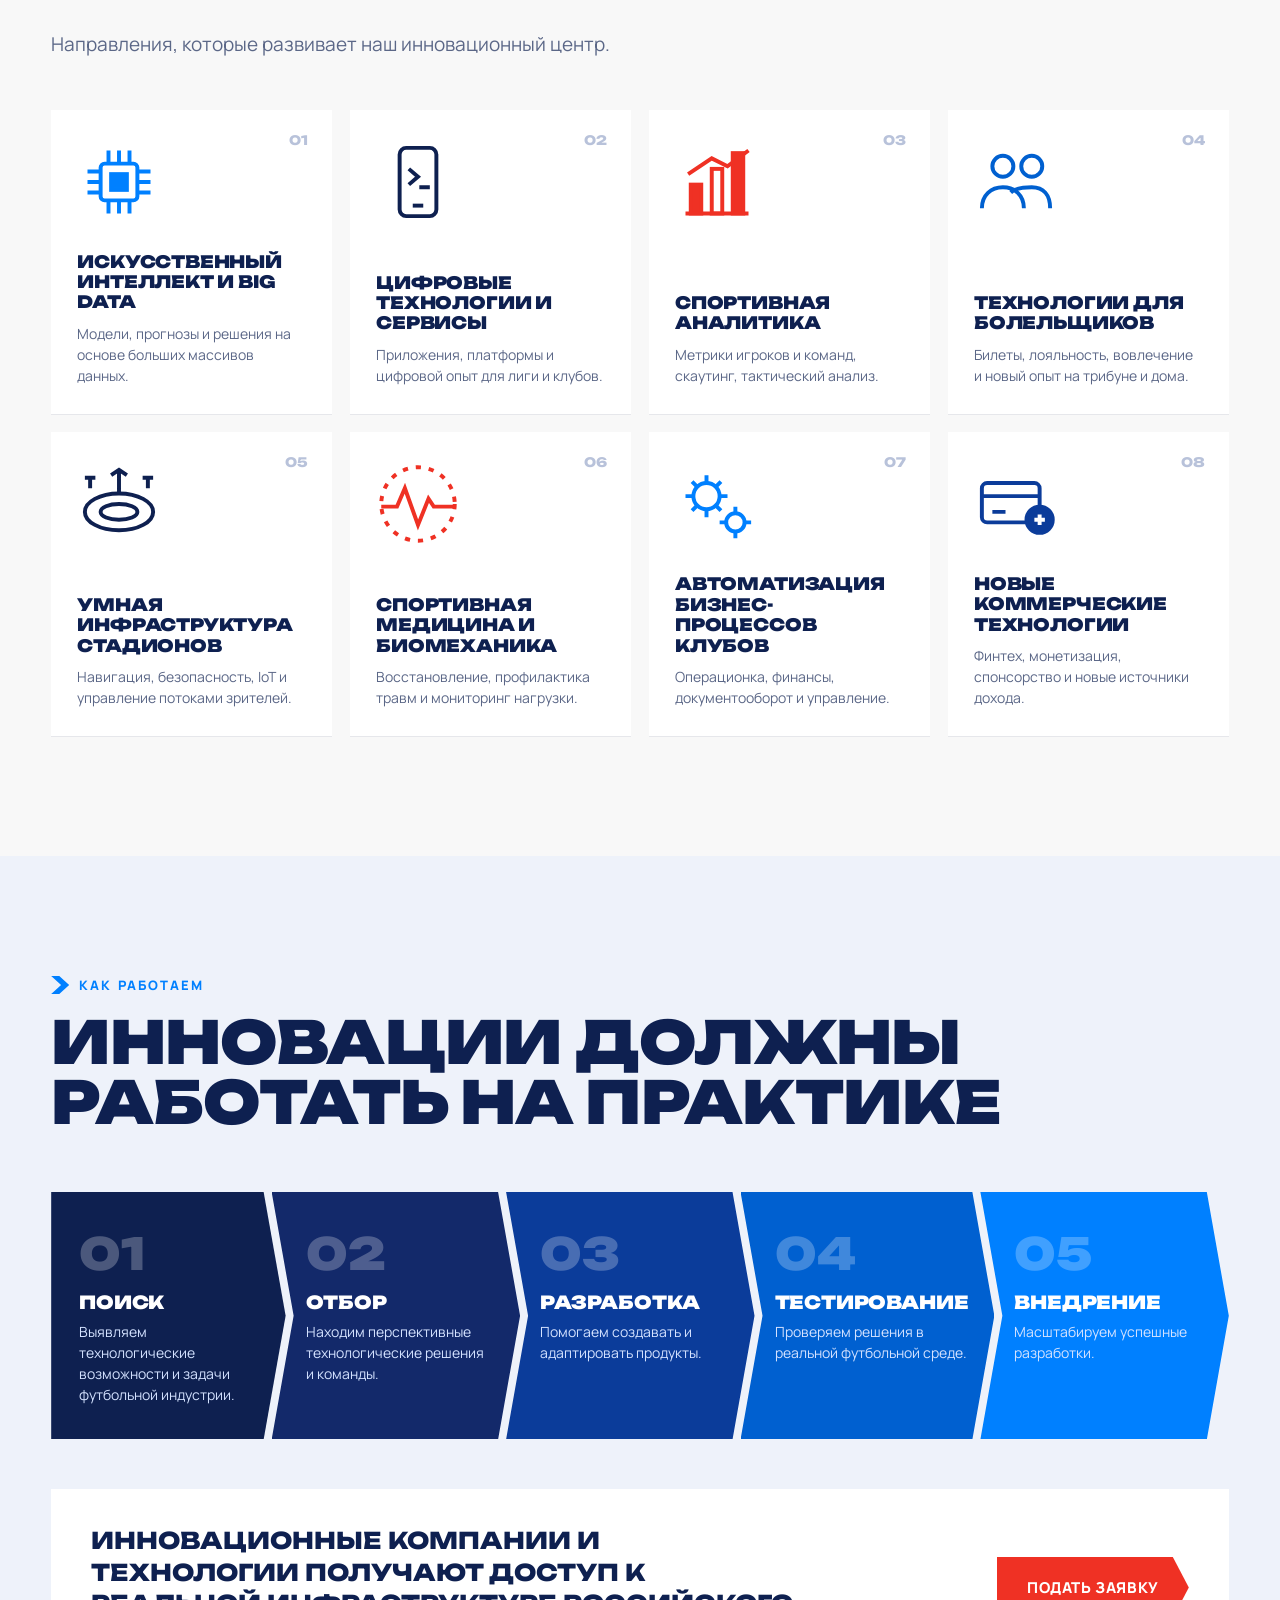
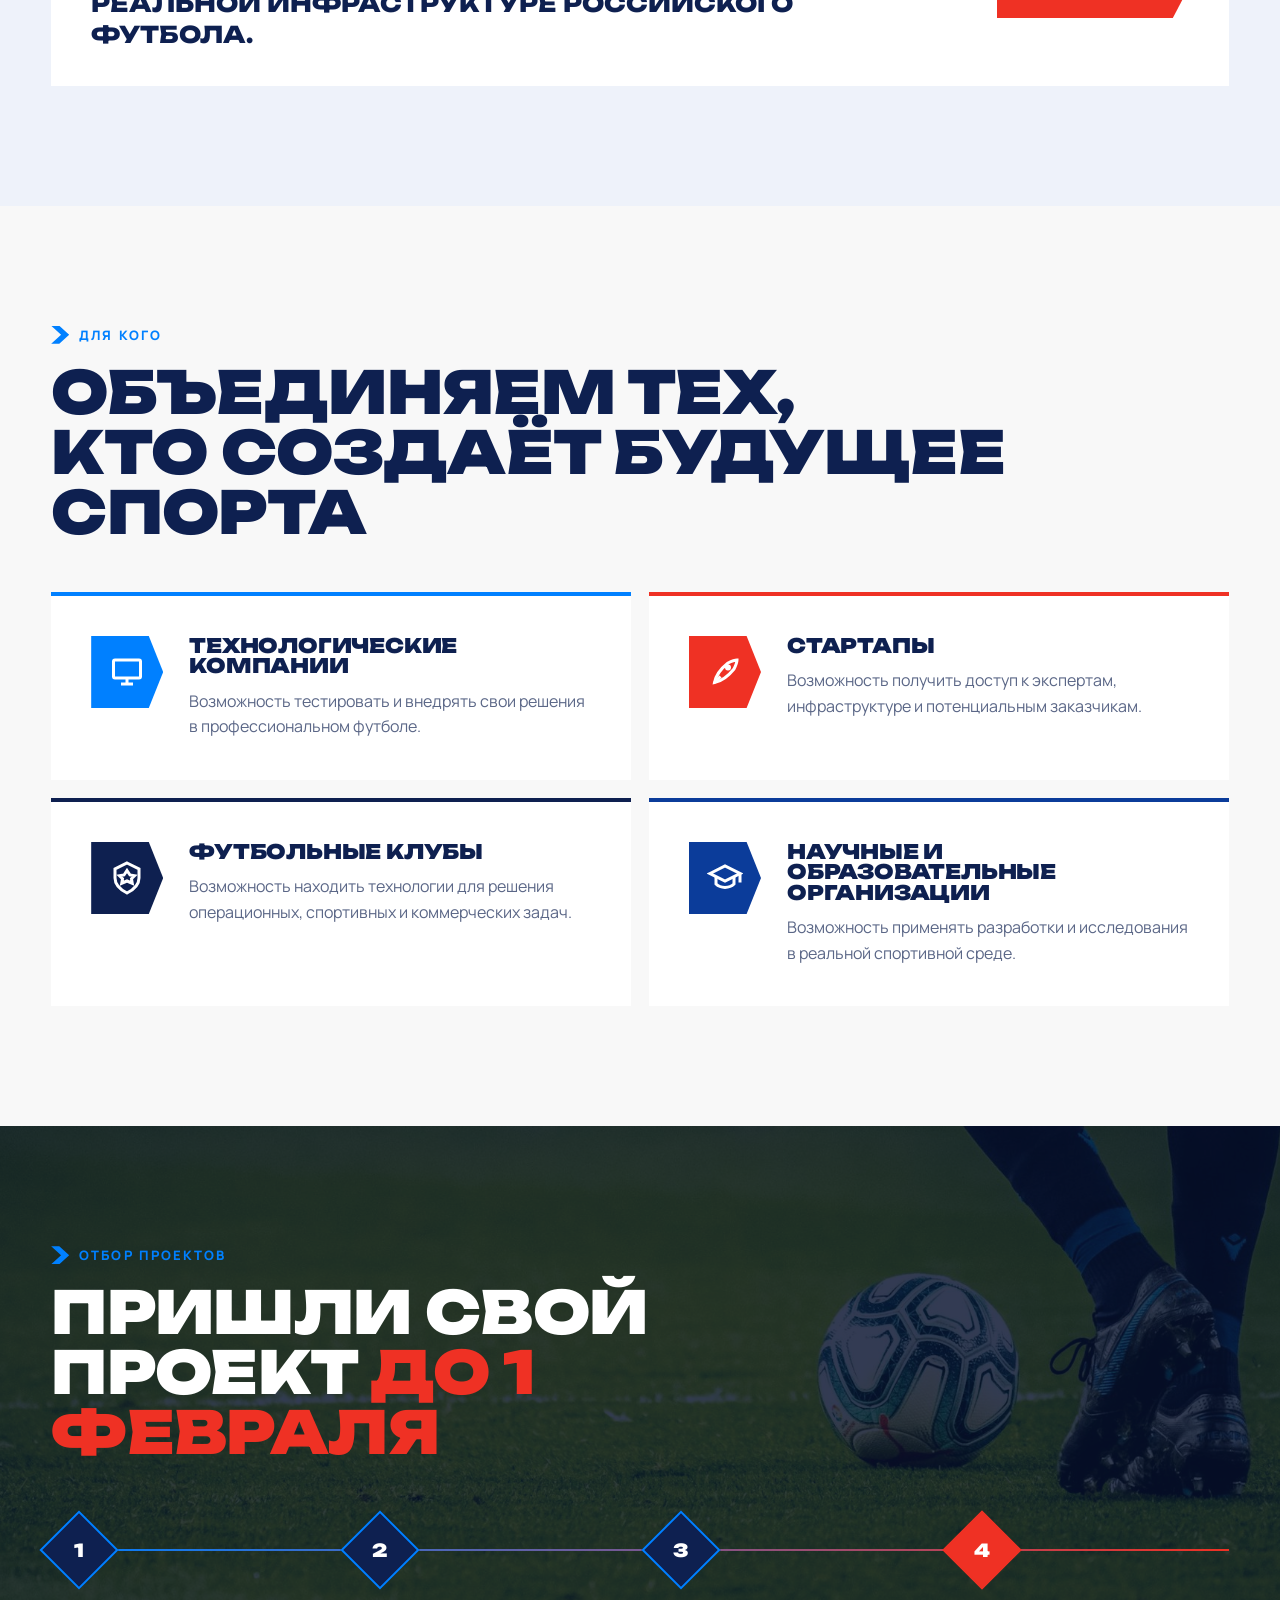
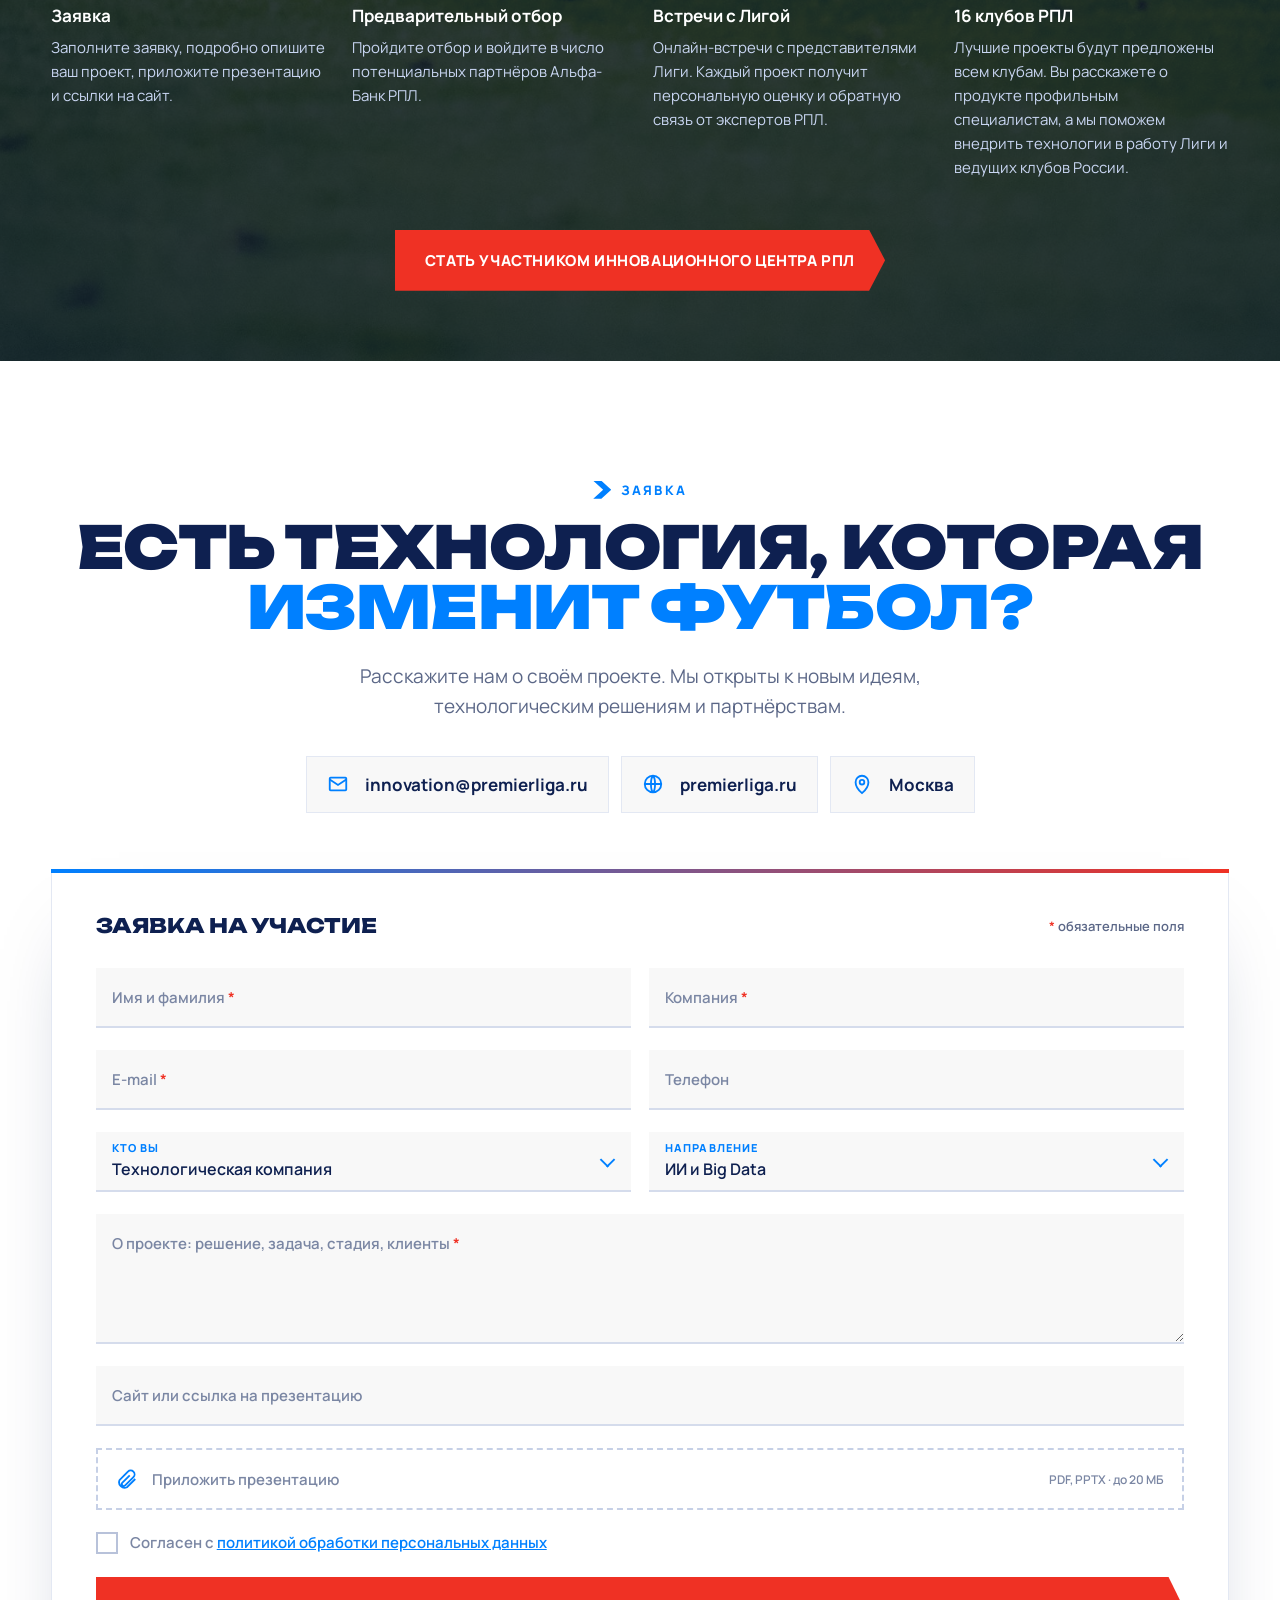
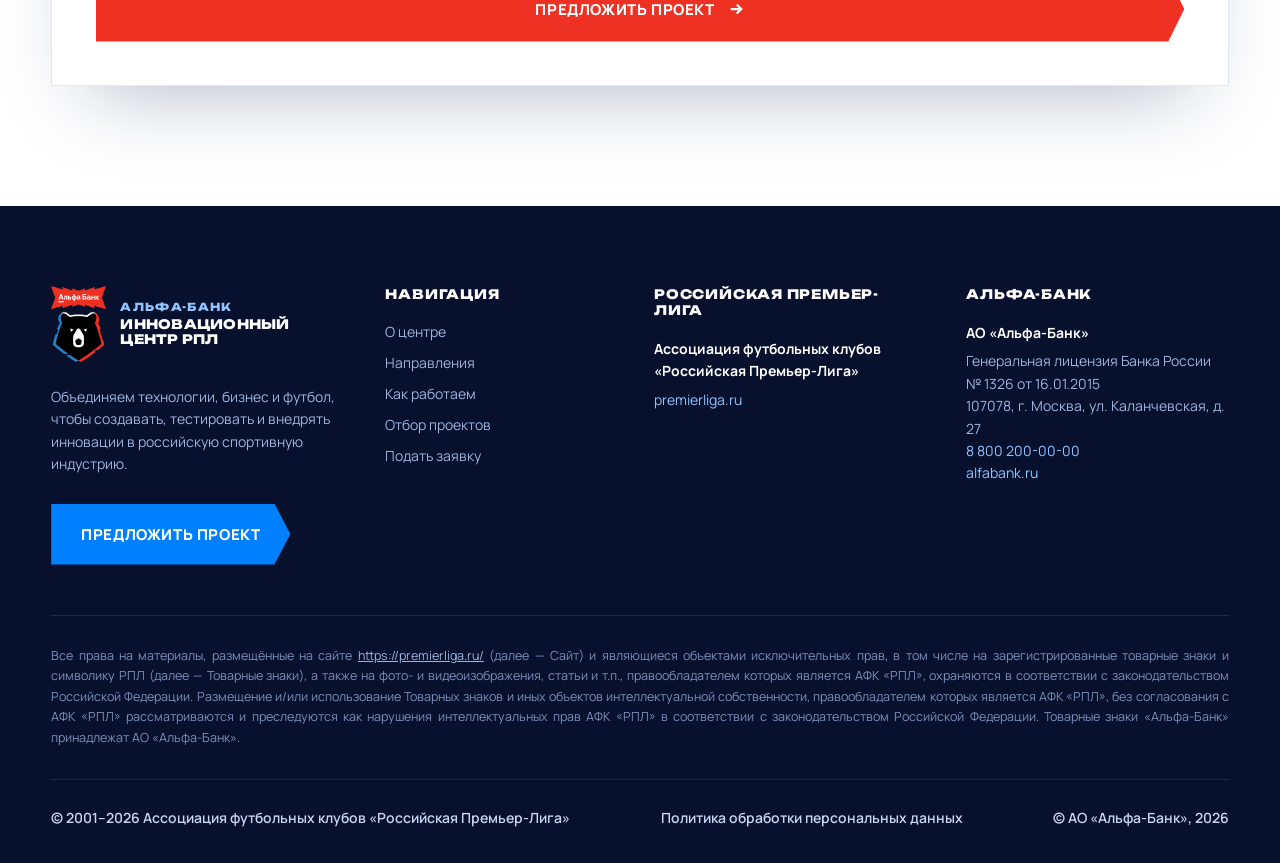
==== commit 44ce91ec: "Mobile: centered logo & deadline, banner menu, static hero height Co-Authored-By: Claude Opus 5.5 <n" ====
--- a/index.html
+++ b/index.html
@@ -38,7 +38,7 @@
 .burger span{display:block;height:2px;background:#fff;margin:7px 8px}
 
 /* hero */
-.hero{position:relative;min-height:100vh;min-height:100svh;display:flex;align-items:center;color:#fff;background:var(--ink);overflow:hidden;padding:130px 0 90px}
+.hero{position:relative;min-height:100vh;min-height:100svh;min-height:var(--hh,100svh);display:flex;align-items:center;color:#fff;background:var(--ink);overflow:hidden;padding:130px 0 90px}
 .hero .bg{position:absolute;inset:-4%;background:url(img/stadium.jpg) center 40%/cover;filter:saturate(.6) brightness(.75);animation:kb 26s ease-in-out infinite alternate}
 @keyframes kb{to{transform:scale(1.1) translate(-1.5%,-1%)}}
 .hero:after{content:"";position:absolute;inset:0;background:linear-gradient(100deg,rgba(7,17,46,.97) 15%,rgba(14,32,80,.82) 50%,rgba(0,80,200,.35)),linear-gradient(0deg,var(--ink),transparent 40%)}
@@ -89,7 +89,7 @@
 .join{margin-top:56px;display:flex;gap:28px;align-items:center;justify-content:center;text-align:center}.join:before,.join:after{content:"";flex:1;height:2px;max-width:160px;background:linear-gradient(90deg,transparent,var(--blue))}.join:after{background:linear-gradient(90deg,var(--red),transparent)}
 .join p{font:800 clamp(18px,1.9vw,28px)/1.4 Unbounded;text-transform:uppercase;max-width:1000px;color:var(--navy)}
 .join p b{color:var(--blue);font-weight:900}
-@media (max-width:860px){.duo{grid-template-columns:1fr}.lead-card.rpl,.lead-card.alfa{clip-path:none;margin:0;padding:44px 26px;min-height:0}.lead-card.alfa{padding-top:110px;grid-row:auto;display:flex;flex-direction:column}.lead-card.rpl{padding-bottom:110px;grid-row:auto;display:flex;flex-direction:column}.lead-card .lbl{align-self:flex-start}.x{width:120px;height:120px}.x img{height:76px}}
+@media (max-width:860px){.duo{grid-template-columns:1fr}.lead-card.rpl,.lead-card.alfa{clip-path:none;margin:0;padding:44px 26px;min-height:0}.lead-card.alfa{padding-top:110px;grid-row:auto;display:flex;flex-direction:column}.lead-card.rpl{padding-bottom:110px;grid-row:auto;display:flex;flex-direction:column}.lead-card .lbl{align-self:flex-start}.x{width:120px;height:120px;left:50%}.x img{height:76px}}
 
 /* challenges */
 .dark{background:var(--navy);color:#fff;overflow:hidden}
@@ -254,9 +254,14 @@
 }
 @media (max-width:860px){
   nav{display:none}.burger{display:block}
-  .mnav.open{display:flex;position:fixed;inset:0;z-index:50;background:var(--ink);flex-direction:column;justify-content:center;gap:26px;padding:30px}
-  .mnav a{color:#fff;font:800 22px Unbounded;text-transform:uppercase}
-  .mnav .x2{position:absolute;top:24px;right:20px;background:none;border:0;color:#fff;font-size:36px;cursor:pointer}
+  .mnav.open{display:flex;position:fixed;z-index:50;top:12px;left:12px;right:12px;flex-direction:column;background:var(--ink);padding:64px 22px 22px;box-shadow:0 0 0 100vmax rgba(7,17,46,.55),0 30px 60px -20px rgba(0,0,0,.6);animation:mn .3s cubic-bezier(.2,.7,.2,1)}
+  @keyframes mn{from{opacity:0;transform:translateY(-14px)}}
+  .mnav.open:before{content:"";position:absolute;left:0;right:0;top:0;height:4px;background:linear-gradient(90deg,var(--blue),var(--red))}
+  .mnav a{display:flex;justify-content:space-between;align-items:center;color:#fff;font:800 16px Unbounded;text-transform:uppercase;padding:16px 4px;border-bottom:1px solid rgba(255,255,255,.1)}
+  .mnav a:not(.btn):after{content:"";width:11px;height:11px;background:var(--blue);clip-path:polygon(0 0,45% 0,100% 50%,45% 100%,0 100%,55% 50%)}
+  .mnav a.btn{justify-content:center;border:0;margin-top:20px;font:800 14px Manrope;padding:18px}
+  .mnav .x2{position:absolute;top:14px;right:14px;width:40px;height:40px;background:rgba(255,255,255,.08);border:0;color:#fff;font-size:26px;line-height:1;cursor:pointer}
+  .mnav .mt{position:absolute;top:24px;left:26px;font:800 11px Manrope;letter-spacing:.16em;text-transform:uppercase;color:#8fc4ff}
 
   .aud{grid-template-columns:1fr}
   .stats{grid-template-columns:1fr 1fr}
@@ -280,6 +285,7 @@
 }
 .card .pl{stroke:#fff}.card:hover .pl{stroke:var(--c)}
 .card,.au,.step,.qs li,.tl>div,.lead-card,.stats div,.cd div{cursor:pointer}
+@media (max-width:560px){.dl-top{justify-content:center;text-align:center}.dl-top .eyebrow{justify-content:center}.tl>div{text-align:center}.tl i{margin:0 auto 24px}}
 @media (prefers-reduced-motion:reduce){*{animation:none!important;transition:none!important}.rv{opacity:1;transform:none}}
 </style>
 </head>
@@ -295,8 +301,8 @@
     <button class="burger" aria-label="Меню" onclick="mnav.classList.add('open')"><span></span><span></span><span></span></button>
   </div>
 </header>
-<div class="mnav" id="mnav" onclick="if(event.target.tagName==='A'||event.target.classList.contains('x2'))this.classList.remove('open')">
-  <button class="x2" aria-label="Закрыть">×</button>
+<div class="mnav" id="mnav" onclick="if(event.target.closest('a')||event.target.classList.contains('x2'))this.classList.remove('open')">
+  <span class="mt">Меню</span><button class="x2" aria-label="Закрыть">×</button>
   <a href="#about">О центре</a><a href="#tech">Направления</a><a href="#process">Как работаем</a><a href="#apply">Отбор</a><a href="#form" class="btn">Подать заявку</a>
 </div>
 
@@ -537,11 +543,12 @@
 // hero network canvas
 (function(){const c=document.getElementById('net'),x=c.getContext('2d');let W,H,P=[];const dpr=Math.min(devicePixelRatio,2);
 function rs(){W=c.offsetWidth;H=c.offsetHeight;c.width=W*dpr;c.height=H*dpr;x.setTransform(dpr,0,0,dpr,0,0);const n=Math.min(80,Math.floor(W*H/20000));P=Array.from({length:n},()=>({x:Math.random()*W,y:Math.random()*H,vx:(Math.random()-.5)*.4,vy:(Math.random()-.5)*.4,r:Math.random()*1.8+.6,red:Math.random()<.5}))}
-rs();addEventListener('resize',rs);
+let lw=innerWidth;document.documentElement.style.setProperty('--hh',innerHeight+'px');rs();addEventListener('resize',()=>{if(innerWidth===lw)return;lw=innerWidth;document.documentElement.style.setProperty('--hh',innerHeight+'px');rs()});
 function f(){x.clearRect(0,0,W,H);for(let i=0;i<P.length;i++){const p=P[i];p.x+=p.vx;p.y+=p.vy;if(p.x<0||p.x>W)p.vx*=-1;if(p.y<0||p.y>H)p.vy*=-1;
 for(let j=i+1;j<P.length;j++){const q=P[j],d=Math.hypot(p.x-q.x,p.y-q.y);if(d<140){x.strokeStyle=`rgba(0,128,255,${.35*(1-d/140)})`;x.lineWidth=1;x.beginPath();x.moveTo(p.x,p.y);x.lineTo(q.x,q.y);x.stroke()}}
 if(p.red){x.shadowColor="#EF3124";x.shadowBlur=10}x.fillStyle=p.red?"#EF3124":"#8fc4ff";x.beginPath();x.arc(p.x,p.y,p.red?p.r+1.2:p.r,0,7);x.fill();x.shadowBlur=0}
 if(!matchMedia('(prefers-reduced-motion:reduce)').matches)requestAnimationFrame(f)}f()})();
+document.addEventListener("click",e=>{if(mnav.classList.contains("open")&&!e.target.closest("#mnav,.burger"))mnav.classList.remove("open")});
 // clickable blocks → form (card/au also preselect area/type)
 document.querySelectorAll('.card,.au,.step,.tl>div').forEach(el=>el.addEventListener('click',()=>{
   const t=el.querySelector('h3')?.textContent||'';
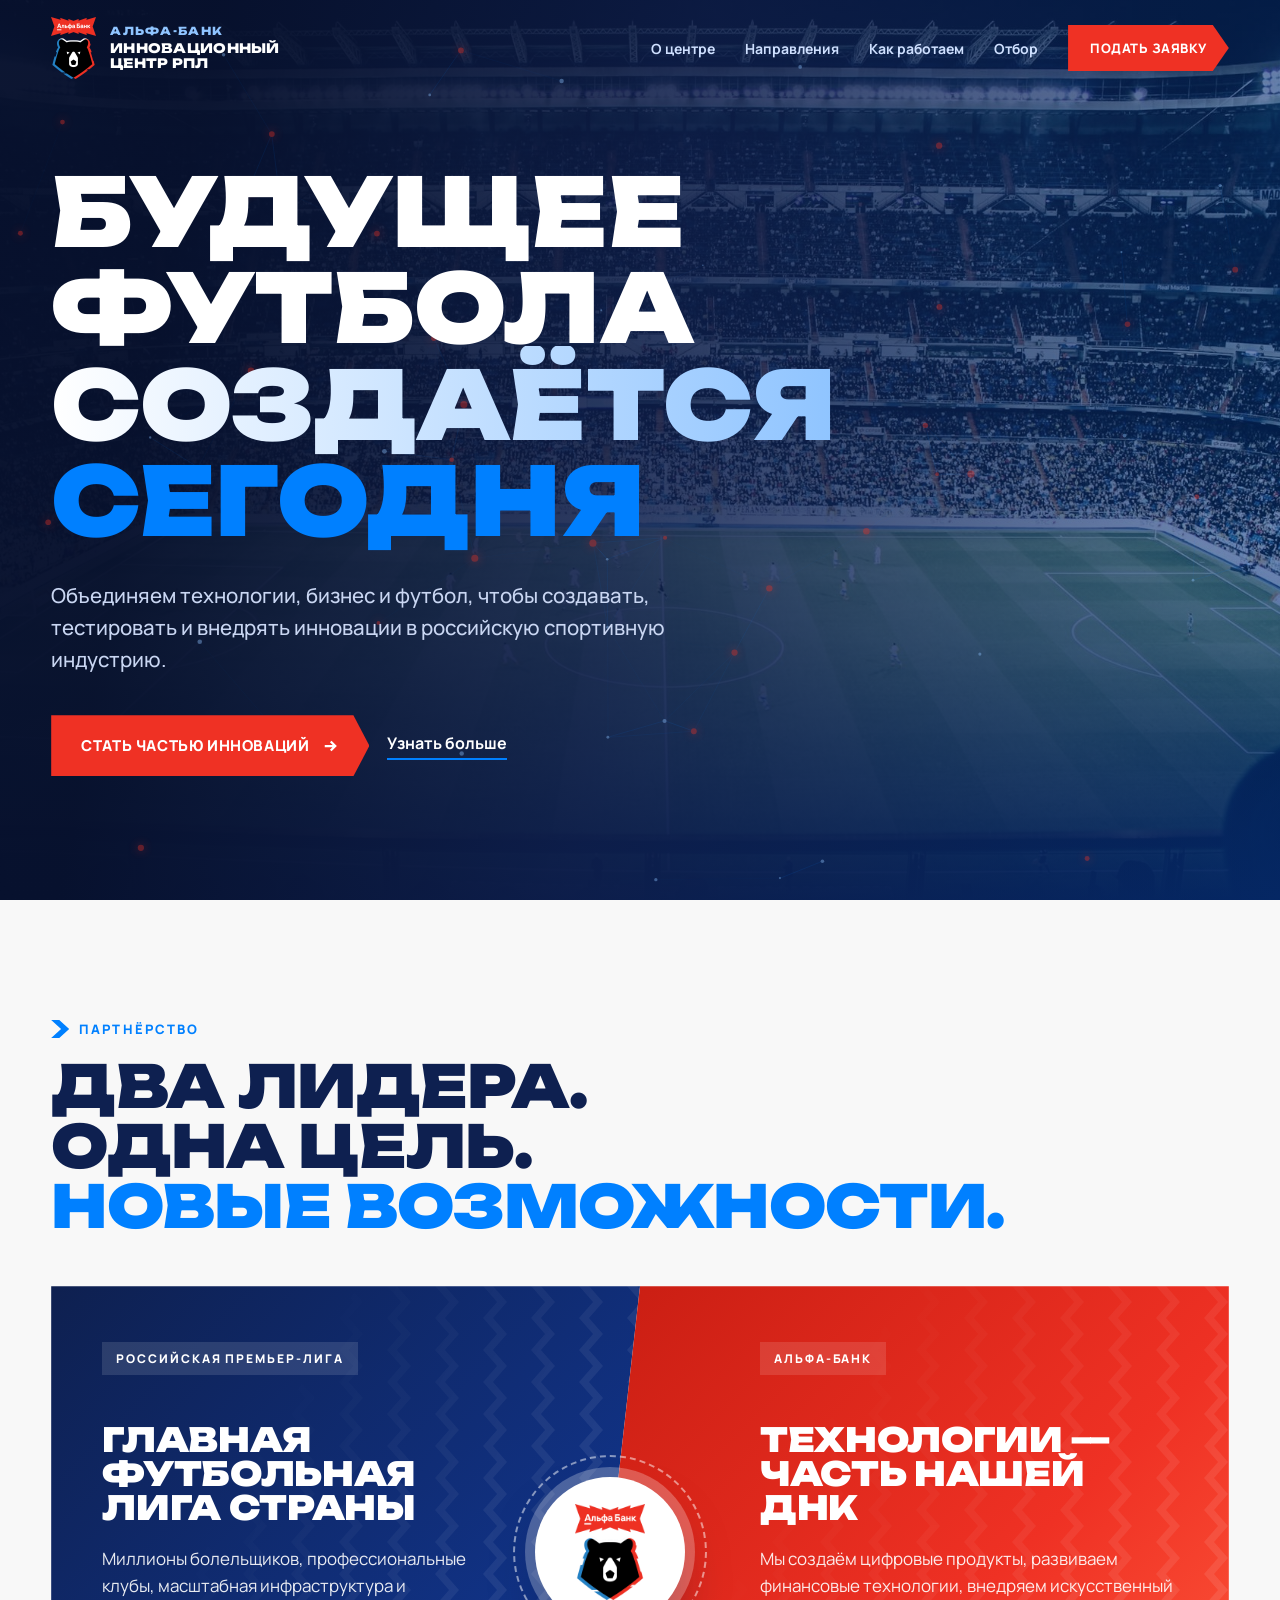
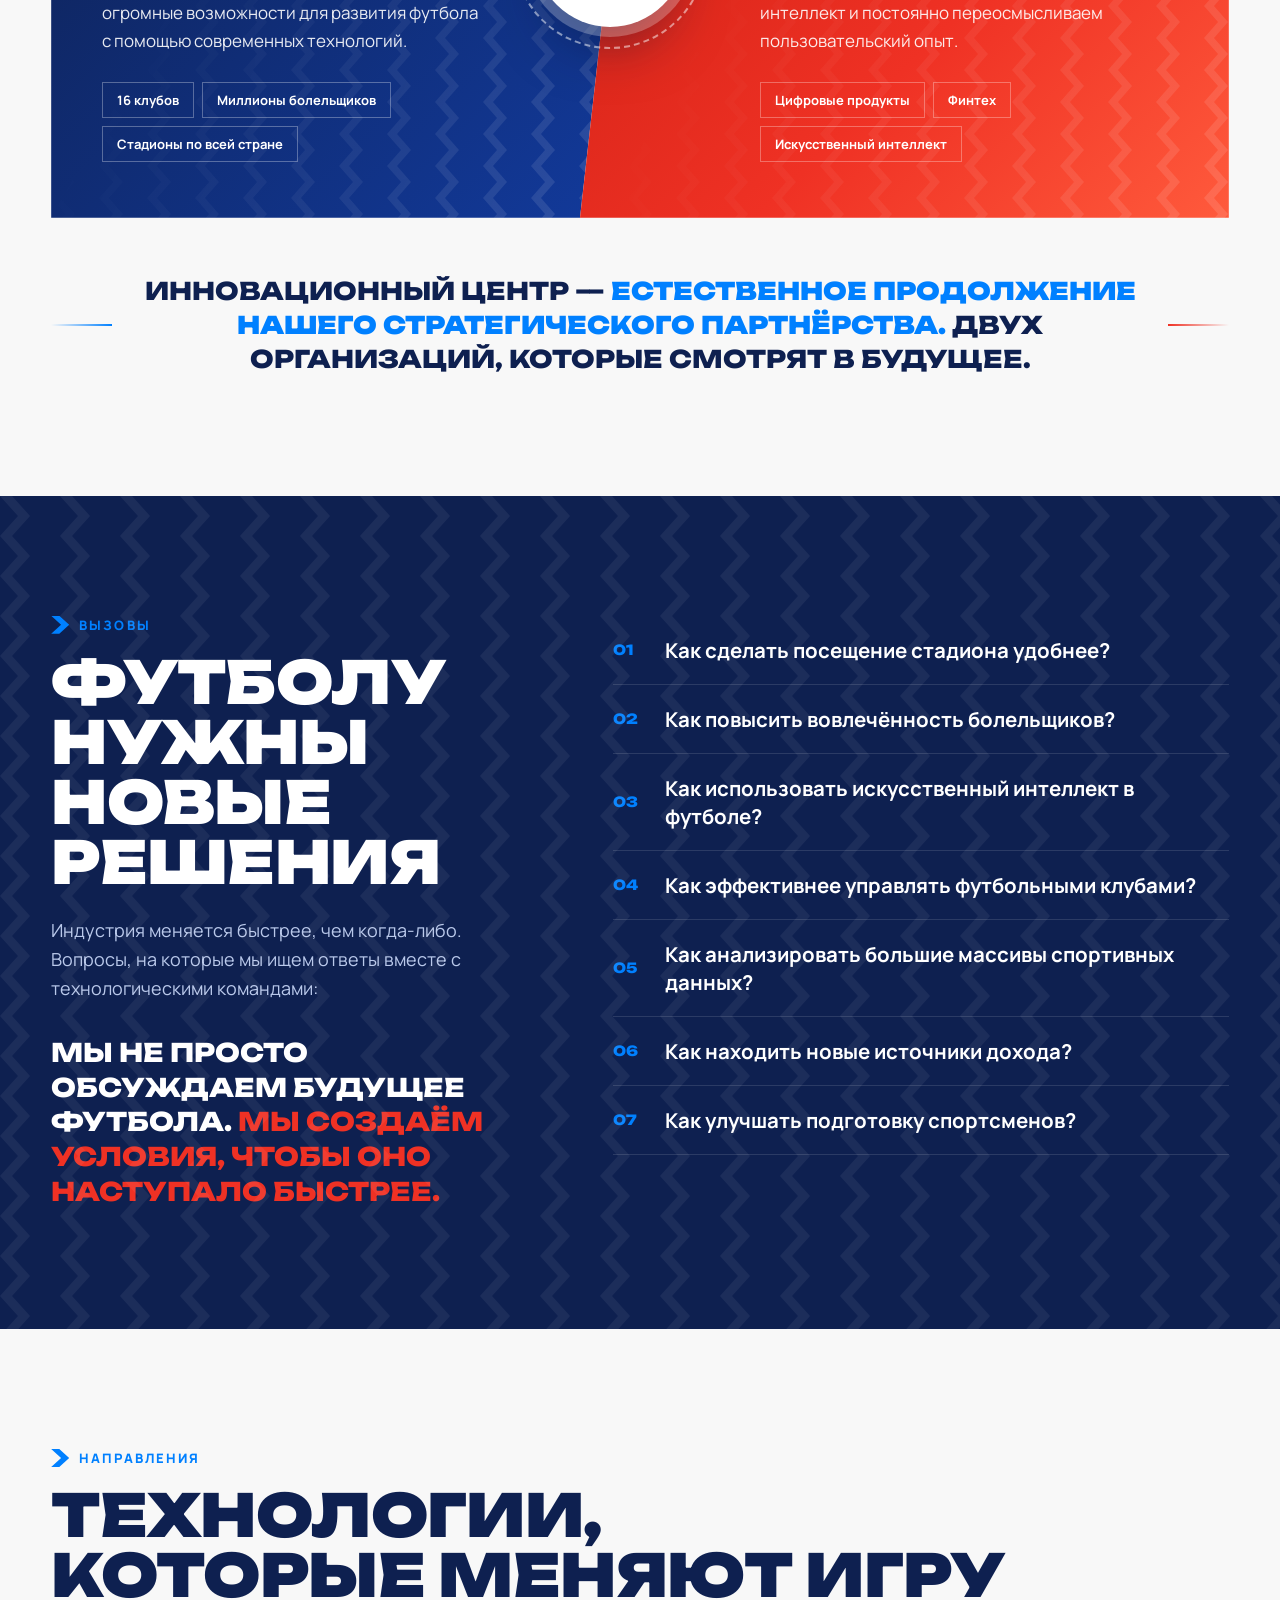
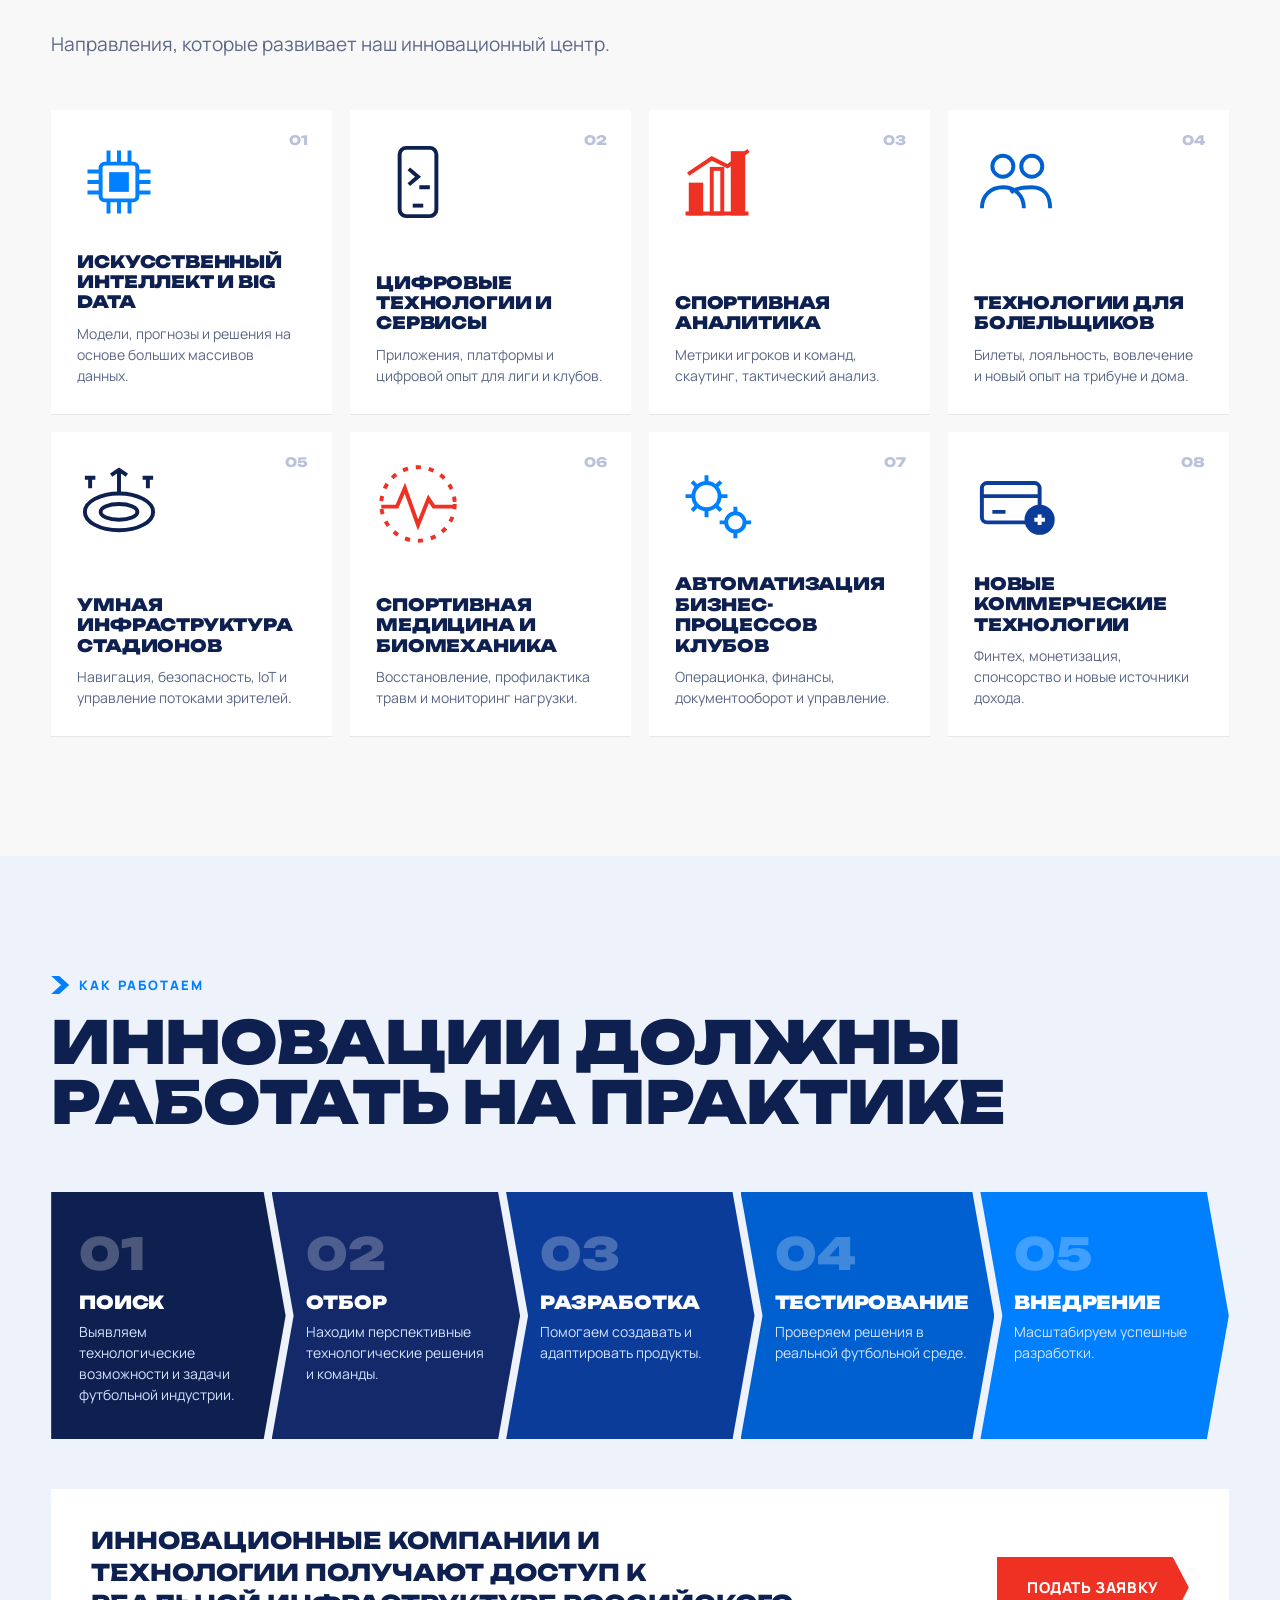
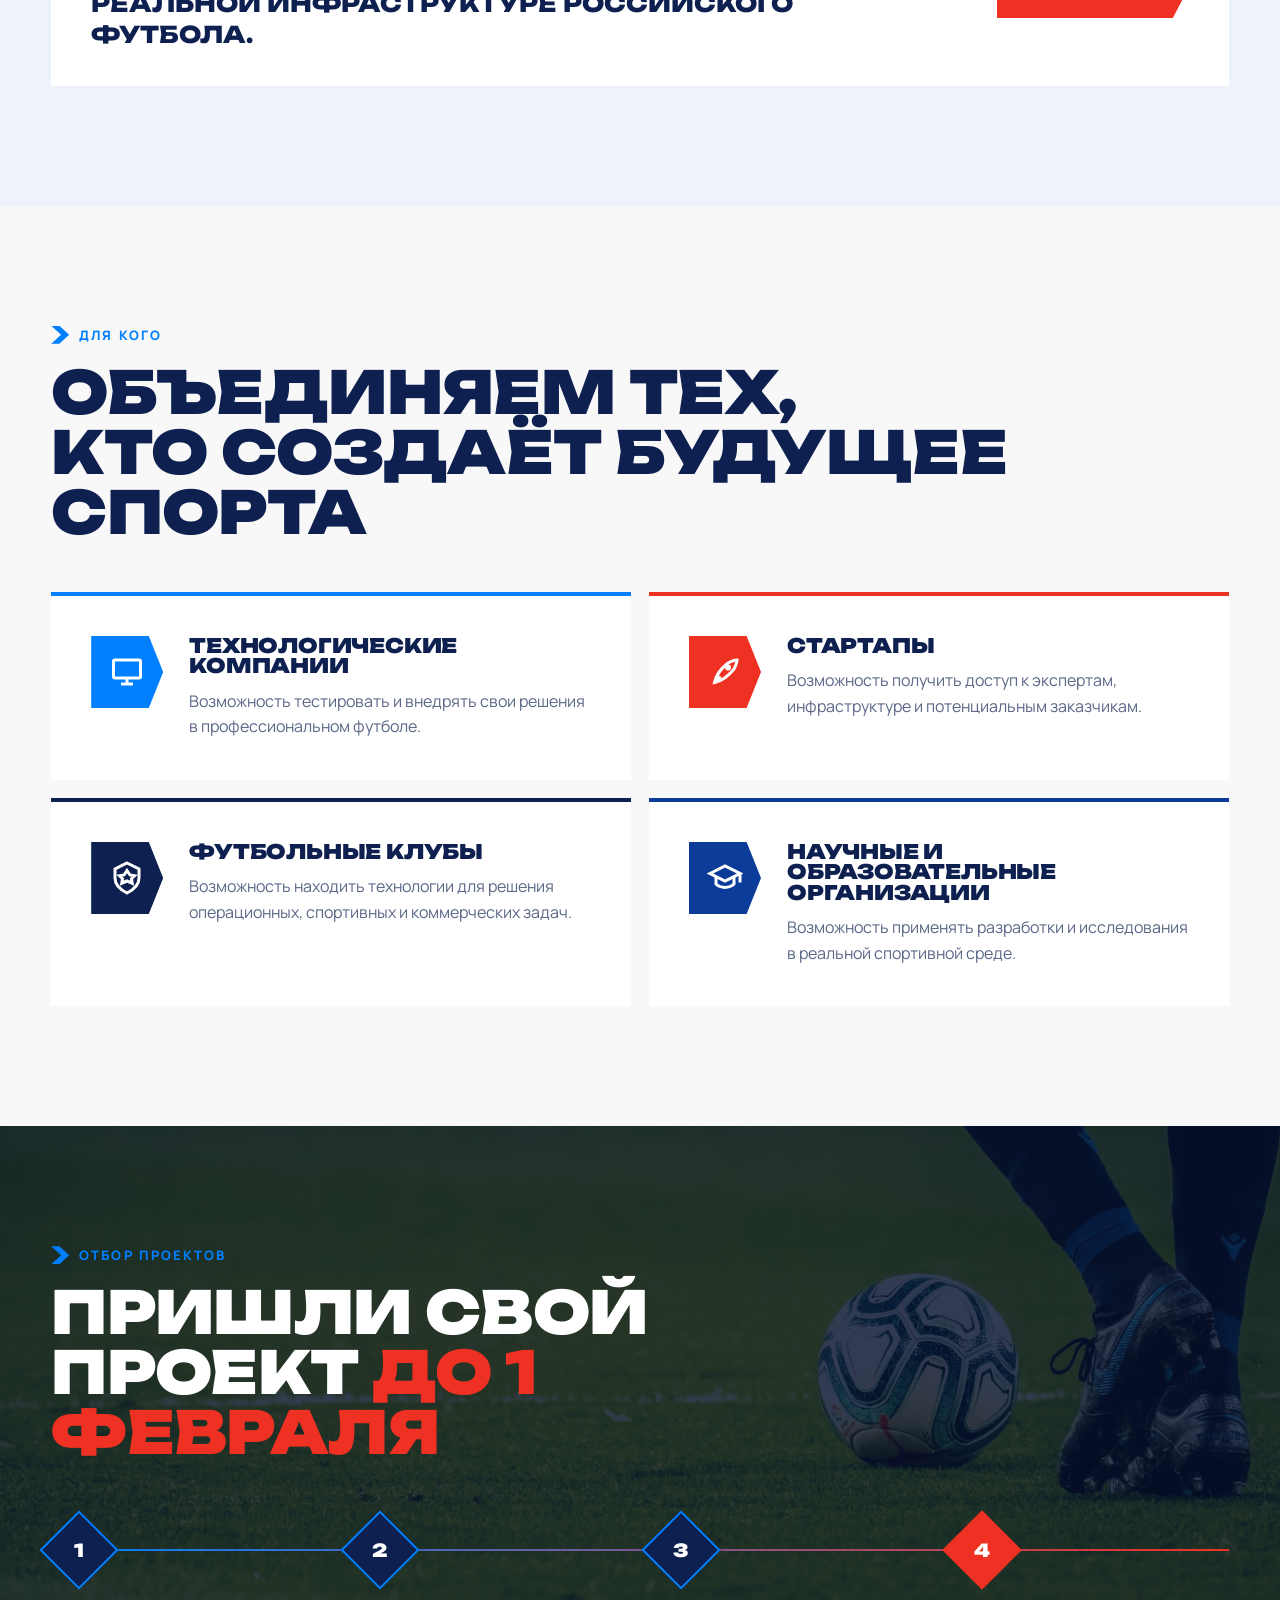
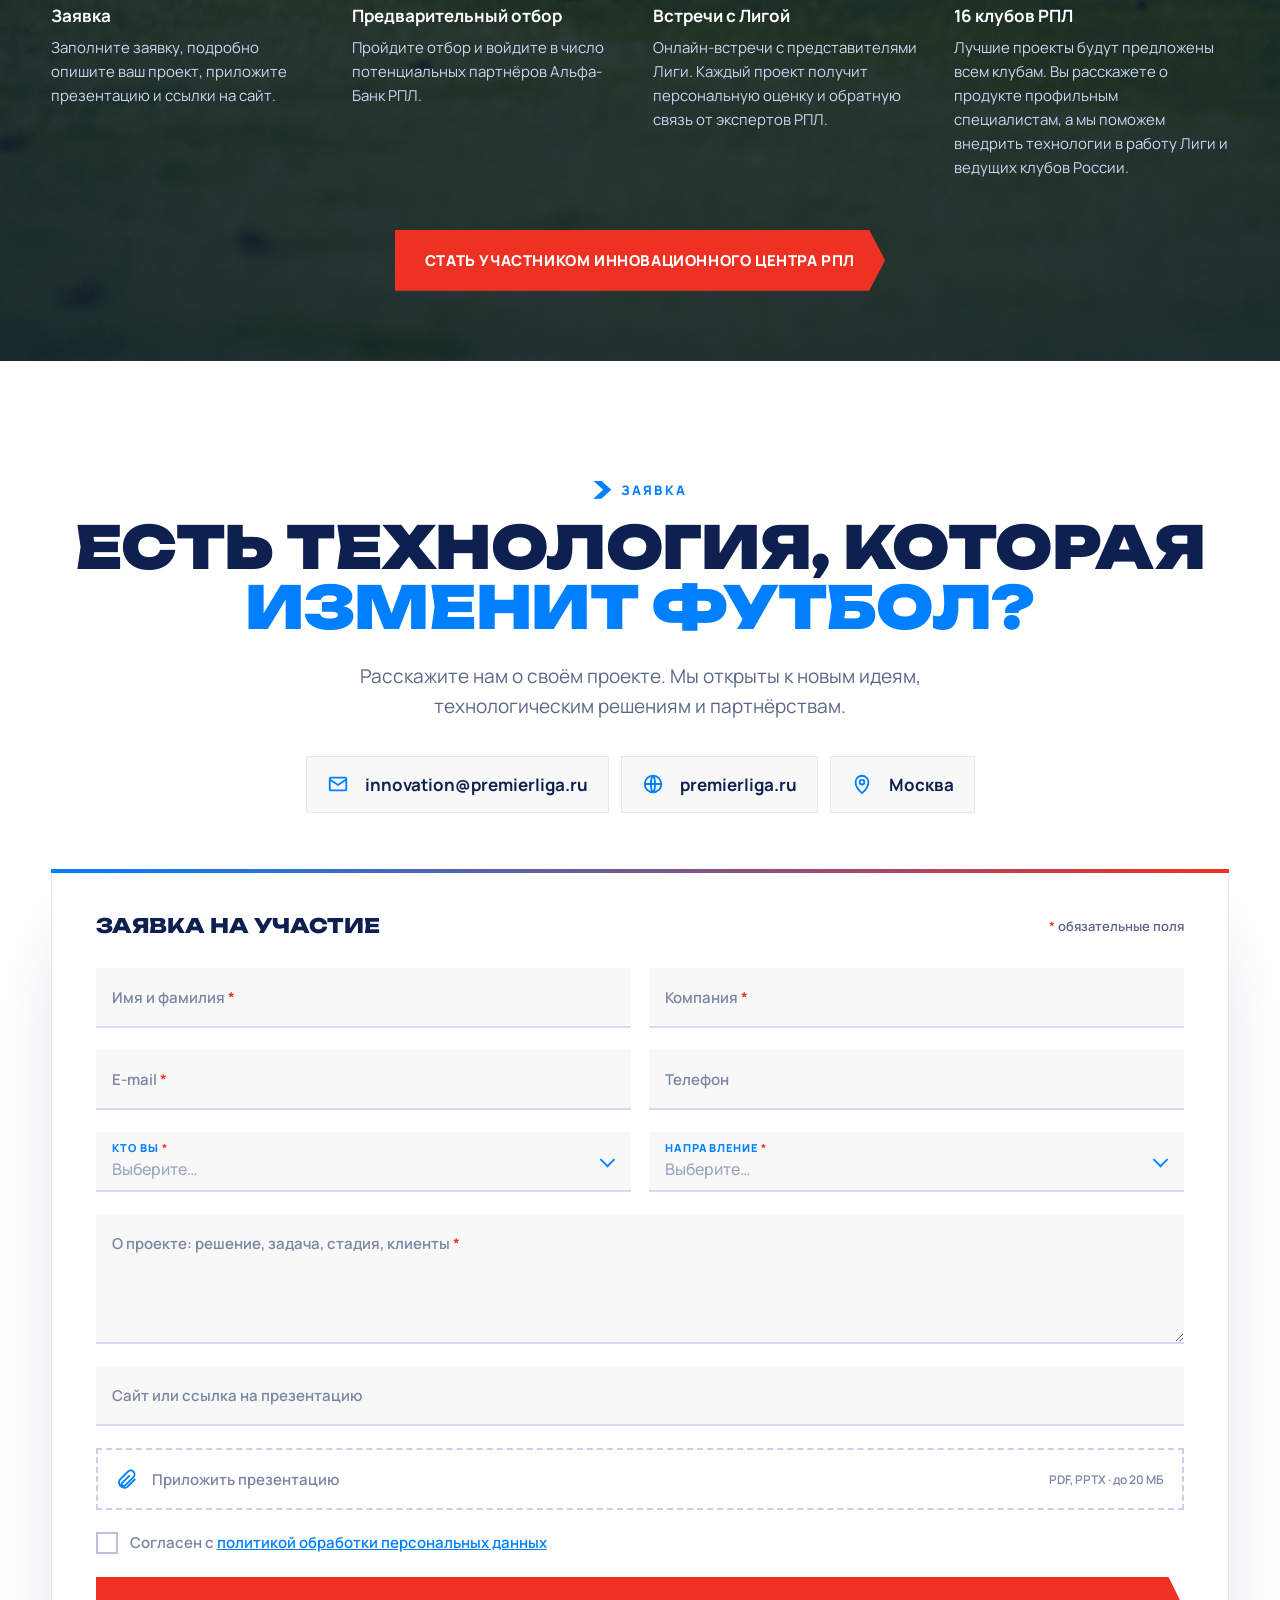
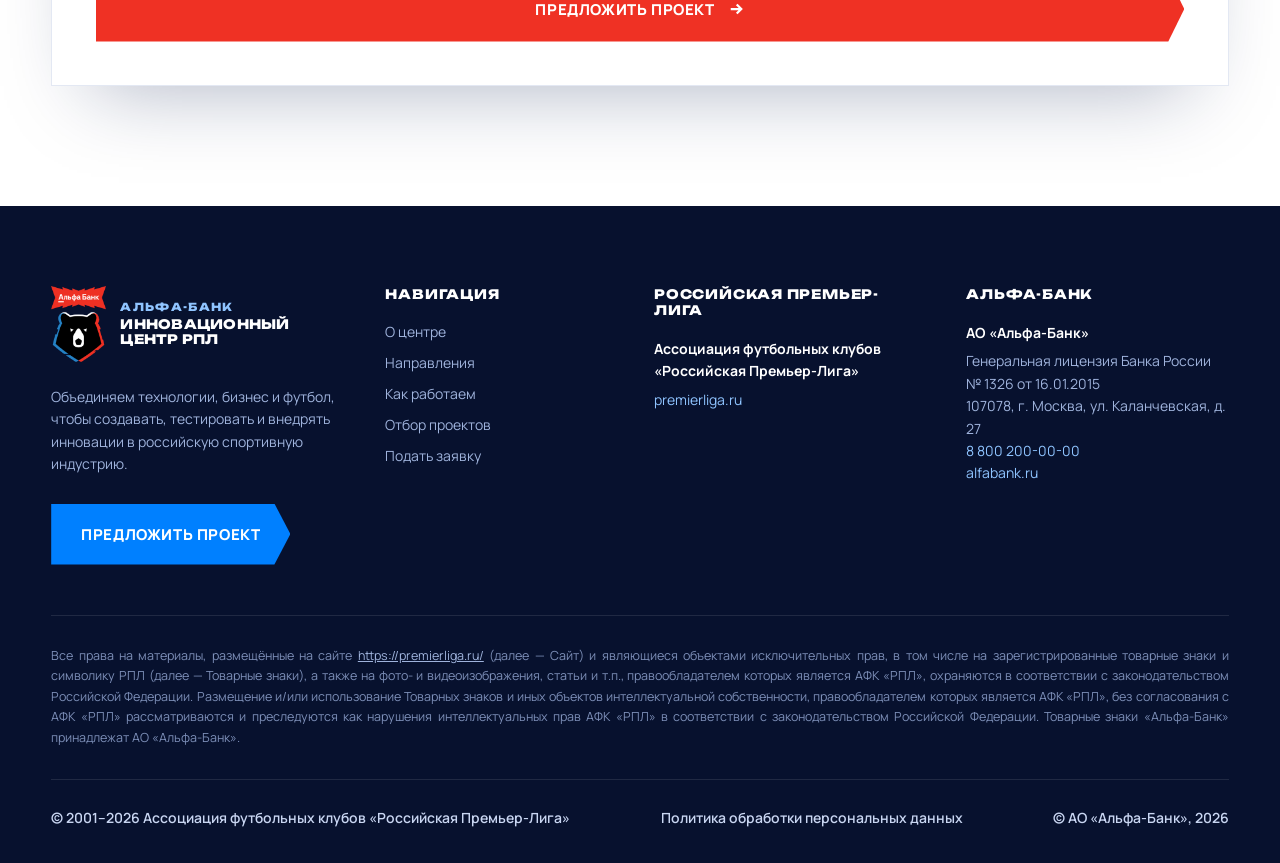
==== commit 7f816f67: "Mobile chevrons/timeline, empty required selects, security hardening, self-hosted fonts Co-Authored-" ====
--- a/index.html
+++ b/index.html
@@ -2,12 +2,13 @@
 <html lang="ru">
 <head>
 <meta charset="utf-8">
+<meta http-equiv="Content-Security-Policy" content="default-src 'self'; script-src 'self' 'unsafe-inline'; style-src 'self' 'unsafe-inline'; font-src 'self'; img-src 'self' data:; connect-src 'self' https:; form-action 'self'; base-uri 'self'; object-src 'none'; frame-src 'none'">
+<meta name="referrer" content="strict-origin-when-cross-origin">
 <meta name="viewport" content="width=device-width,initial-scale=1">
 <title>Инновационный центр РПЛ · Альфа-Банк</title>
 <meta name="description" content="Альфа-Банк Инновационный центр РПЛ. Объединяем технологии, бизнес и футбол, чтобы создавать, тестировать и внедрять инновации в российскую спортивную индустрию.">
 <link rel="icon" href="img/logo.png">
-<link rel="preconnect" href="https://fonts.googleapis.com"><link rel="preconnect" href="https://fonts.gstatic.com" crossorigin>
-<link href="https://fonts.googleapis.com/css2?family=Unbounded:wght@600;800;900&family=Manrope:wght@400;500;600;700;800&display=swap" rel="stylesheet">
+<link href="fonts/fonts.css" rel="stylesheet">
 <style>
 :root{--navy:#0E2050;--navy2:#0a1840;--ink:#07112e;--blue:#0080FF;--red:#EF3124;--ivory:#F8F8F8;--txt:#0E2050;--mut:#5b6787}
 *{box-sizing:border-box;margin:0;padding:0}
@@ -191,7 +192,7 @@
 .fld.bad input,.fld.bad textarea{border-color:var(--red);background:#fff1f0}
 .fld.bad{animation:shake .4s}
 @keyframes shake{25%{transform:translateX(-6px)}50%{transform:translateX(5px)}75%{transform:translateX(-3px)}}
-.sel{position:relative}
+.sel{position:relative}.sel>button.ph{color:#9aa6c0;font-weight:500}
 .sel>button{cursor:pointer;padding-right:44px;white-space:nowrap;overflow:hidden;text-overflow:ellipsis}
 .sel>button:after{content:"";position:absolute;right:18px;top:50%;width:9px;height:9px;border-right:2px solid var(--blue);border-bottom:2px solid var(--blue);transform:translateY(-70%) rotate(45deg);transition:.25s}
 .sel.open>button:after{transform:translateY(-20%) rotate(-135deg)}
@@ -246,11 +247,13 @@
 .mnav{display:none}
 @media (max-width:1080px){
   .cards{grid-template-columns:repeat(2,1fr)}
-  .proc{grid-template-columns:1fr;gap:8px}
-  .step,.step:first-child{clip-path:none;margin:0;min-height:0;padding:26px 28px;display:grid;grid-template-columns:70px 1fr;column-gap:10px}
+  .proc{grid-template-columns:1fr;gap:0}
+  .step,.step:first-child{clip-path:polygon(0 0,50% 22px,100% 0,100% calc(100% - 22px),50% 100%,0 calc(100% - 22px));margin:-14px 0 0;min-height:0;padding:44px 28px 46px;display:grid;grid-template-columns:70px 1fr;column-gap:10px}
+  .step:first-child{clip-path:polygon(0 0,100% 0,100% calc(100% - 22px),50% 100%,0 calc(100% - 22px));margin-top:0;padding-top:28px}
   .step b{grid-row:span 2;margin:0;font-size:36px}
   .q-grid,.form-wrap{grid-template-columns:1fr;gap:40px}
-  .tl{grid-template-columns:1fr 1fr;row-gap:40px}.tl:before{display:none}
+  .tl{grid-template-columns:1fr;row-gap:34px}.tl:before{top:28px;bottom:28px;left:38px;right:auto;width:2px;height:auto;background:linear-gradient(180deg,var(--blue),var(--red))}
+  .tl>div{padding-left:96px;min-height:56px;text-align:left}.tl i{position:absolute;left:11px;top:0;margin:0}
 }
 @media (max-width:860px){
   nav{display:none}.burger{display:block}
@@ -285,7 +288,7 @@
 }
 .card .pl{stroke:#fff}.card:hover .pl{stroke:var(--c)}
 .card,.au,.step,.qs li,.tl>div,.lead-card,.stats div,.cd div{cursor:pointer}
-@media (max-width:560px){.dl-top{justify-content:center;text-align:center}.dl-top .eyebrow{justify-content:center}.tl>div{text-align:center}.tl i{margin:0 auto 24px}}
+@media (max-width:560px){.dl-top{justify-content:center;text-align:center}.dl-top .eyebrow{justify-content:center}}
 @media (prefers-reduced-motion:reduce){*{animation:none!important;transition:none!important}.rv{opacity:1;transform:none}}
 </style>
 </head>
@@ -470,20 +473,21 @@
       <div class="fields">
         <div class="fh"><b>Заявка на участие</b><span><i style="color:var(--red);font-style:normal">*</i> обязательные поля</span></div>
         <div class="row">
-          <div class="fld" data-v="req"><input id="i-name" name="name" placeholder=" " autocomplete="name"><label for="i-name">Имя и фамилия <span class="req">*</span></label><div class="err">Укажите, как к вам обращаться</div></div>
-          <div class="fld" data-v="req"><input id="i-co" name="company" placeholder=" " autocomplete="organization"><label for="i-co">Компания <span class="req">*</span></label><div class="err">Укажите название компании</div></div>
+          <div class="fld" data-v="req"><input id="i-name" name="name" maxlength="120" placeholder=" " autocomplete="name"><label for="i-name">Имя и фамилия <span class="req">*</span></label><div class="err">Укажите, как к вам обращаться</div></div>
+          <div class="fld" data-v="req"><input id="i-co" name="company" maxlength="160" placeholder=" " autocomplete="organization"><label for="i-co">Компания <span class="req">*</span></label><div class="err">Укажите название компании</div></div>
         </div>
         <div class="row">
-          <div class="fld" data-v="email"><input id="i-mail" name="email" placeholder=" " inputmode="email" autocomplete="email"><label for="i-mail">E-mail <span class="req">*</span></label><div class="err">Введите корректный e-mail, например name@company.ru</div></div>
-          <div class="fld" data-v="phone"><input id="i-tel" name="phone" placeholder=" " inputmode="tel" autocomplete="tel"><label for="i-tel">Телефон</label><div class="err">Проверьте номер: +7 и 10 цифр</div></div>
+          <div class="fld" data-v="email"><input id="i-mail" name="email" maxlength="160" placeholder=" " inputmode="email" autocomplete="email"><label for="i-mail">E-mail <span class="req">*</span></label><div class="err">Введите корректный e-mail, например name@company.ru</div></div>
+          <div class="fld" data-v="phone"><input id="i-tel" name="phone" maxlength="20" placeholder=" " inputmode="tel" autocomplete="tel"><label for="i-tel">Телефон</label><div class="err">Проверьте номер: +7 и 10 цифр</div></div>
         </div>
         <div class="row">
-          <div class="fld"><div class="sel" data-name="type"><button type="button" aria-haspopup="listbox"></button><label>Кто вы</label><ul role="listbox"><li>Технологическая компания</li><li>Стартап</li><li>Футбольный клуб</li><li>Научная / образовательная организация</li><li>Другое</li></ul></div></div>
-          <div class="fld"><div class="sel" data-name="area"><button type="button" aria-haspopup="listbox"></button><label>Направление</label><ul role="listbox"><li>ИИ и Big Data</li><li>Цифровые сервисы</li><li>Спортивная аналитика</li><li>Технологии для болельщиков</li><li>Умные стадионы</li><li>Медицина и биомеханика</li><li>Автоматизация клубов</li><li>Коммерческие технологии</li></ul></div></div>
+          <div class="fld" data-v="sel"><div class="sel" data-name="type"><button type="button" aria-haspopup="listbox"></button><label>Кто вы <span class="req">*</span></label><ul role="listbox"><li>Технологическая компания</li><li>Стартап</li><li>Футбольный клуб</li><li>Научная / образовательная организация</li><li>Другое</li></ul></div><div class="err">Выберите, кто вы</div></div>
+          <div class="fld" data-v="sel"><div class="sel" data-name="area"><button type="button" aria-haspopup="listbox"></button><label>Направление <span class="req">*</span></label><ul role="listbox"><li>ИИ и Big Data</li><li>Цифровые сервисы</li><li>Спортивная аналитика</li><li>Технологии для болельщиков</li><li>Умные стадионы</li><li>Медицина и биомеханика</li><li>Автоматизация клубов</li><li>Коммерческие технологии</li></ul></div><div class="err">Выберите направление</div></div>
         </div>
-        <div class="fld" data-v="about"><textarea id="i-about" name="about" placeholder=" "></textarea><label for="i-about">О проекте: решение, задача, стадия, клиенты <span class="req">*</span></label><div class="err">Опишите проект хотя бы в паре предложений (от 30 символов)</div></div>
-        <div class="fld" data-v="url"><input id="i-link" name="link" placeholder=" " inputmode="url"><label for="i-link">Сайт или ссылка на презентацию</label><div class="err">Ссылка должна начинаться с http:// или https://</div></div>
+        <div class="fld" data-v="about"><textarea id="i-about" name="about" maxlength="5000" placeholder=" "></textarea><label for="i-about">О проекте: решение, задача, стадия, клиенты <span class="req">*</span></label><div class="err">Опишите проект хотя бы в паре предложений (от 30 символов)</div></div>
+        <div class="fld" data-v="url"><input id="i-link" name="link" maxlength="500" placeholder=" " inputmode="url"><label for="i-link">Сайт или ссылка на презентацию</label><div class="err">Ссылка должна начинаться с http:// или https://</div></div>
         <div class="fld" data-v="file"><label class="file" id="fl"><input type="file" name="deck" accept=".pdf,.ppt,.pptx,.key"><svg width="22" height="22" viewBox="0 0 24 24" fill="none" stroke="currentColor" stroke-width="2"><path d="M21 12l-9 9a6 6 0 01-8-8l9-9a4 4 0 016 6l-9 9a2 2 0 01-3-3l8-8"/></svg><em style="font-style:normal" id="fn">Приложить презентацию</em><small>PDF, PPTX · до 20 МБ</small></label><div class="err">Файл должен быть PDF, PPT, PPTX или KEY и не больше 20 МБ</div></div>
+        <input type="text" name="website" tabindex="-1" autocomplete="off" aria-hidden="true" style="position:absolute;left:-9999px;width:1px;height:1px;opacity:0">
         <div class="fld" data-v="agree"><label class="agree"><input type="checkbox" name="agree"><i></i><span>Согласен с <a href="https://premierliga.ru/resources/53/52/280322_privacy_policy_RPL_IT.pdf" target="_blank" rel="noopener" style="color:var(--blue);text-decoration:underline">политикой обработки персональных данных</a></span></label><div class="err">Нужно ваше согласие, чтобы мы могли связаться с вами</div></div>
         <button class="btn" type="submit">Предложить проект <svg viewBox="0 0 24 24" fill="none" stroke="currentColor" stroke-width="3"><path d="M5 12h14M13 6l6 6-6 6"/></svg></button>
       </div>
@@ -535,6 +539,7 @@
 <script>
 // form endpoint: set to backend/Formspree/Telegram-bot URL when ready
 const FORM_ENDPOINT = '';
+const T0=Date.now();
 // reveal
 const io=new IntersectionObserver(es=>es.forEach(e=>{if(e.isIntersecting){e.target.classList.add('in');io.unobserve(e.target)}}),{threshold:.12});
 document.querySelectorAll('.rv').forEach((el,i)=>{el.style.transitionDelay=(el.classList.contains('card')||el.classList.contains('au')?(i%4)*80:0)+'ms';io.observe(el)});
@@ -559,14 +564,14 @@
 // custom selects
 const sels={};
 document.querySelectorAll('.sel').forEach(s=>{const b=s.querySelector('button'),li=[...s.querySelectorAll('li')];let hl=0;
- const set=i=>{li.forEach(x=>x.classList.remove('on'));li[i].classList.add('on');b.textContent=li[i].textContent;s.value=li[i].textContent;s.idx=i};
+ const set=i=>{li.forEach(x=>x.classList.remove('on'));if(i<0){b.textContent='Выберите…';b.classList.add('ph');s.value='';s.idx=-1;return}li[i].classList.add('on');b.textContent=li[i].textContent;b.classList.remove('ph');s.value=li[i].textContent;s.idx=i;s.parentNode.classList.remove('bad')};
  const close=()=>s.classList.remove('open');
  const mark=i=>{hl=(i+li.length)%li.length;li.forEach(x=>x.classList.remove('hl'));li[hl].classList.add('hl')};
- set(0);sels[s.dataset.name]={set,el:s};
- b.onclick=()=>{document.querySelectorAll('.sel.open').forEach(o=>o!==s&&o.classList.remove('open'));s.classList.toggle('open');mark(s.idx)};
+ set(-1);sels[s.dataset.name]={set,el:s};
+ b.onclick=()=>{document.querySelectorAll('.sel.open').forEach(o=>o!==s&&o.classList.remove('open'));s.classList.toggle('open');mark(Math.max(s.idx,0))};
  li.forEach((x,i)=>{x.setAttribute('role','option');x.onclick=()=>{set(i);close();b.focus()}});
  b.onkeydown=e=>{const o=s.classList.contains('open');
-  if(e.key==='ArrowDown'||e.key==='ArrowUp'){e.preventDefault();if(!o){s.classList.add('open');mark(s.idx)}else mark(hl+(e.key==='ArrowDown'?1:-1))}
+  if(e.key==='ArrowDown'||e.key==='ArrowUp'){e.preventDefault();if(!o){s.classList.add('open');mark(Math.max(s.idx,0))}else mark(hl+(e.key==='ArrowDown'?1:-1))}
   else if((e.key==='Enter'||e.key===' ')&&o){e.preventDefault();set(hl);close()}else if(e.key==='Escape'||e.key==='Tab')close()}});
 document.addEventListener('click',e=>{if(!e.target.closest('.sel'))document.querySelectorAll('.sel.open').forEach(s=>s.classList.remove('open'))});
 // file
@@ -581,9 +586,9 @@
  url:v=>!v.trim()||/^https?:\/\/\S+\.\S+/.test(v.trim()),
  file:()=>{const x=fileIn.files[0];return !x||(/\.(pdf|pptx?|key)$/i.test(x.name)&&x.size<=20*1024*1024)},
  agree:()=>f.agree.checked};
-function check(d){const i=d.querySelector('input,textarea');const ok=V[d.dataset.v](i?i.value:'');d.classList.toggle('bad',!ok);return ok}
+function check(d){const i=d.querySelector('input,textarea'),sl=d.querySelector('.sel');const ok=sl?!!sl.value:V[d.dataset.v](i?i.value:'');d.classList.toggle('bad',!ok);return ok}
 f.querySelectorAll('.fld[data-v]').forEach(d=>{const i=d.querySelector('input,textarea');
- if(i.type==='checkbox'){i.addEventListener('change',()=>check(d));return}
+ if(!i)return;if(i.type==='checkbox'){i.addEventListener('change',()=>check(d));return}
  if(i.type==='file')return;
  i.addEventListener('blur',()=>{if(i.value||d.classList.contains('bad'))check(d)});
  i.addEventListener('input',()=>{if(d.classList.contains('bad'))check(d)})});
@@ -591,15 +596,15 @@
 f.phone.addEventListener('input',e=>{let d=e.target.value.replace(/\D/g,'');if(!d){e.target.value='';return}if(d[0]==='8')d='7'+d.slice(1);if(d[0]!=='7')d='7'+d;d=d.slice(0,11);
  let r='+7';if(d.length>1)r+=' ('+d.slice(1,4);if(d.length>=4)r+=') '+d.slice(4,7);if(d.length>=7)r+='-'+d.slice(7,9);if(d.length>=9)r+='-'+d.slice(9,11);e.target.value=r});
 const BTN=f.querySelector('.btn').innerHTML;
-f.onsubmit=async e=>{e.preventDefault();let first=null;f.querySelector('.send-err')?.remove();
+f.onsubmit=async e=>{e.preventDefault();if(f.website.value||Date.now()-T0<3000)return;let first=null;f.querySelector('.send-err')?.remove();
  f.querySelectorAll('.fld[data-v]').forEach(d=>{d.style.animation='none';d.offsetWidth;d.style.animation='';if(!check(d)&&!first)first=d});
- if(first){first.scrollIntoView({behavior:'smooth',block:'center'});setTimeout(()=>first.querySelector('input,textarea')?.focus({preventScroll:true}),400);return}
+ if(first){first.scrollIntoView({behavior:'smooth',block:'center'});setTimeout(()=>first.querySelector('input,textarea,.sel>button')?.focus({preventScroll:true}),400);return}
  const btn=f.querySelector('.btn');btn.disabled=true;btn.textContent='Отправляем…';
  const fd=new FormData(f);Object.entries(sels).forEach(([k,s])=>fd.set(k,s.el.value));
  try{if(FORM_ENDPOINT){const r=await fetch(FORM_ENDPOINT,{method:'POST',body:fd});if(!r.ok)throw 0}}
  catch(_){btn.disabled=false;btn.innerHTML=BTN;const n=document.createElement('div');n.className='fld bad send-err';n.innerHTML='<div class="err">Не удалось отправить заявку. Проверьте соединение и попробуйте ещё раз.</div>';btn.before(n);return}
  f.classList.add('sent');f.scrollIntoView({behavior:'smooth',block:'center'})};
-again.onclick=()=>{f.reset();fn.textContent='Приложить презентацию';fl.classList.remove('has');Object.values(sels).forEach(s=>s.set(0));f.classList.remove('sent');const b=f.querySelector('.btn');b.disabled=false;b.innerHTML=BTN};
+again.onclick=()=>{f.reset();fn.textContent='Приложить презентацию';fl.classList.remove('has');Object.values(sels).forEach(s=>s.set(-1));f.classList.remove('sent');const b=f.querySelector('.btn');b.disabled=false;b.innerHTML=BTN};
 </script>
 </body>
 </html>
--- a/fonts/fonts.css
+++ b/fonts/fonts.css
@@ -0,0 +1,128 @@
+@font-face {
+  font-family: 'Manrope';
+  font-style: normal;
+  font-weight: 400;
+  font-display: swap;
+  src: url(manrope-cyrillic-0.woff2) format('woff2');
+  unicode-range: U+0301, U+0400-045F, U+0490-0491, U+04B0-04B1, U+2116;
+}
+@font-face {
+  font-family: 'Manrope';
+  font-style: normal;
+  font-weight: 400;
+  font-display: swap;
+  src: url(manrope-latin-1.woff2) format('woff2');
+  unicode-range: U+0000-00FF, U+0131, U+0152-0153, U+02BB-02BC, U+02C6, U+02DA, U+02DC, U+0304, U+0308, U+0329, U+2000-206F, U+20AC, U+2122, U+2191, U+2193, U+2212, U+2215, U+FEFF, U+FFFD;
+}
+@font-face {
+  font-family: 'Manrope';
+  font-style: normal;
+  font-weight: 500;
+  font-display: swap;
+  src: url(manrope-cyrillic-0.woff2) format('woff2');
+  unicode-range: U+0301, U+0400-045F, U+0490-0491, U+04B0-04B1, U+2116;
+}
+@font-face {
+  font-family: 'Manrope';
+  font-style: normal;
+  font-weight: 500;
+  font-display: swap;
+  src: url(manrope-latin-1.woff2) format('woff2');
+  unicode-range: U+0000-00FF, U+0131, U+0152-0153, U+02BB-02BC, U+02C6, U+02DA, U+02DC, U+0304, U+0308, U+0329, U+2000-206F, U+20AC, U+2122, U+2191, U+2193, U+2212, U+2215, U+FEFF, U+FFFD;
+}
+@font-face {
+  font-family: 'Manrope';
+  font-style: normal;
+  font-weight: 600;
+  font-display: swap;
+  src: url(manrope-cyrillic-0.woff2) format('woff2');
+  unicode-range: U+0301, U+0400-045F, U+0490-0491, U+04B0-04B1, U+2116;
+}
+@font-face {
+  font-family: 'Manrope';
+  font-style: normal;
+  font-weight: 600;
+  font-display: swap;
+  src: url(manrope-latin-1.woff2) format('woff2');
+  unicode-range: U+0000-00FF, U+0131, U+0152-0153, U+02BB-02BC, U+02C6, U+02DA, U+02DC, U+0304, U+0308, U+0329, U+2000-206F, U+20AC, U+2122, U+2191, U+2193, U+2212, U+2215, U+FEFF, U+FFFD;
+}
+@font-face {
+  font-family: 'Manrope';
+  font-style: normal;
+  font-weight: 700;
+  font-display: swap;
+  src: url(manrope-cyrillic-0.woff2) format('woff2');
+  unicode-range: U+0301, U+0400-045F, U+0490-0491, U+04B0-04B1, U+2116;
+}
+@font-face {
+  font-family: 'Manrope';
+  font-style: normal;
+  font-weight: 700;
+  font-display: swap;
+  src: url(manrope-latin-1.woff2) format('woff2');
+  unicode-range: U+0000-00FF, U+0131, U+0152-0153, U+02BB-02BC, U+02C6, U+02DA, U+02DC, U+0304, U+0308, U+0329, U+2000-206F, U+20AC, U+2122, U+2191, U+2193, U+2212, U+2215, U+FEFF, U+FFFD;
+}
+@font-face {
+  font-family: 'Manrope';
+  font-style: normal;
+  font-weight: 800;
+  font-display: swap;
+  src: url(manrope-cyrillic-0.woff2) format('woff2');
+  unicode-range: U+0301, U+0400-045F, U+0490-0491, U+04B0-04B1, U+2116;
+}
+@font-face {
+  font-family: 'Manrope';
+  font-style: normal;
+  font-weight: 800;
+  font-display: swap;
+  src: url(manrope-latin-1.woff2) format('woff2');
+  unicode-range: U+0000-00FF, U+0131, U+0152-0153, U+02BB-02BC, U+02C6, U+02DA, U+02DC, U+0304, U+0308, U+0329, U+2000-206F, U+20AC, U+2122, U+2191, U+2193, U+2212, U+2215, U+FEFF, U+FFFD;
+}
+@font-face {
+  font-family: 'Unbounded';
+  font-style: normal;
+  font-weight: 600;
+  font-display: swap;
+  src: url(unbounded-cyrillic-2.woff2) format('woff2');
+  unicode-range: U+0301, U+0400-045F, U+0490-0491, U+04B0-04B1, U+2116;
+}
+@font-face {
+  font-family: 'Unbounded';
+  font-style: normal;
+  font-weight: 600;
+  font-display: swap;
+  src: url(unbounded-latin-3.woff2) format('woff2');
+  unicode-range: U+0000-00FF, U+0131, U+0152-0153, U+02BB-02BC, U+02C6, U+02DA, U+02DC, U+0304, U+0308, U+0329, U+2000-206F, U+20AC, U+2122, U+2191, U+2193, U+2212, U+2215, U+FEFF, U+FFFD;
+}
+@font-face {
+  font-family: 'Unbounded';
+  font-style: normal;
+  font-weight: 800;
+  font-display: swap;
+  src: url(unbounded-cyrillic-2.woff2) format('woff2');
+  unicode-range: U+0301, U+0400-045F, U+0490-0491, U+04B0-04B1, U+2116;
+}
+@font-face {
+  font-family: 'Unbounded';
+  font-style: normal;
+  font-weight: 800;
+  font-display: swap;
+  src: url(unbounded-latin-3.woff2) format('woff2');
+  unicode-range: U+0000-00FF, U+0131, U+0152-0153, U+02BB-02BC, U+02C6, U+02DA, U+02DC, U+0304, U+0308, U+0329, U+2000-206F, U+20AC, U+2122, U+2191, U+2193, U+2212, U+2215, U+FEFF, U+FFFD;
+}
+@font-face {
+  font-family: 'Unbounded';
+  font-style: normal;
+  font-weight: 900;
+  font-display: swap;
+  src: url(unbounded-cyrillic-2.woff2) format('woff2');
+  unicode-range: U+0301, U+0400-045F, U+0490-0491, U+04B0-04B1, U+2116;
+}
+@font-face {
+  font-family: 'Unbounded';
+  font-style: normal;
+  font-weight: 900;
+  font-display: swap;
+  src: url(unbounded-latin-3.woff2) format('woff2');
+  unicode-range: U+0000-00FF, U+0131, U+0152-0153, U+02BB-02BC, U+02C6, U+02DA, U+02DC, U+0304, U+0308, U+0329, U+2000-206F, U+20AC, U+2122, U+2191, U+2193, U+2212, U+2215, U+FEFF, U+FFFD;
+}
